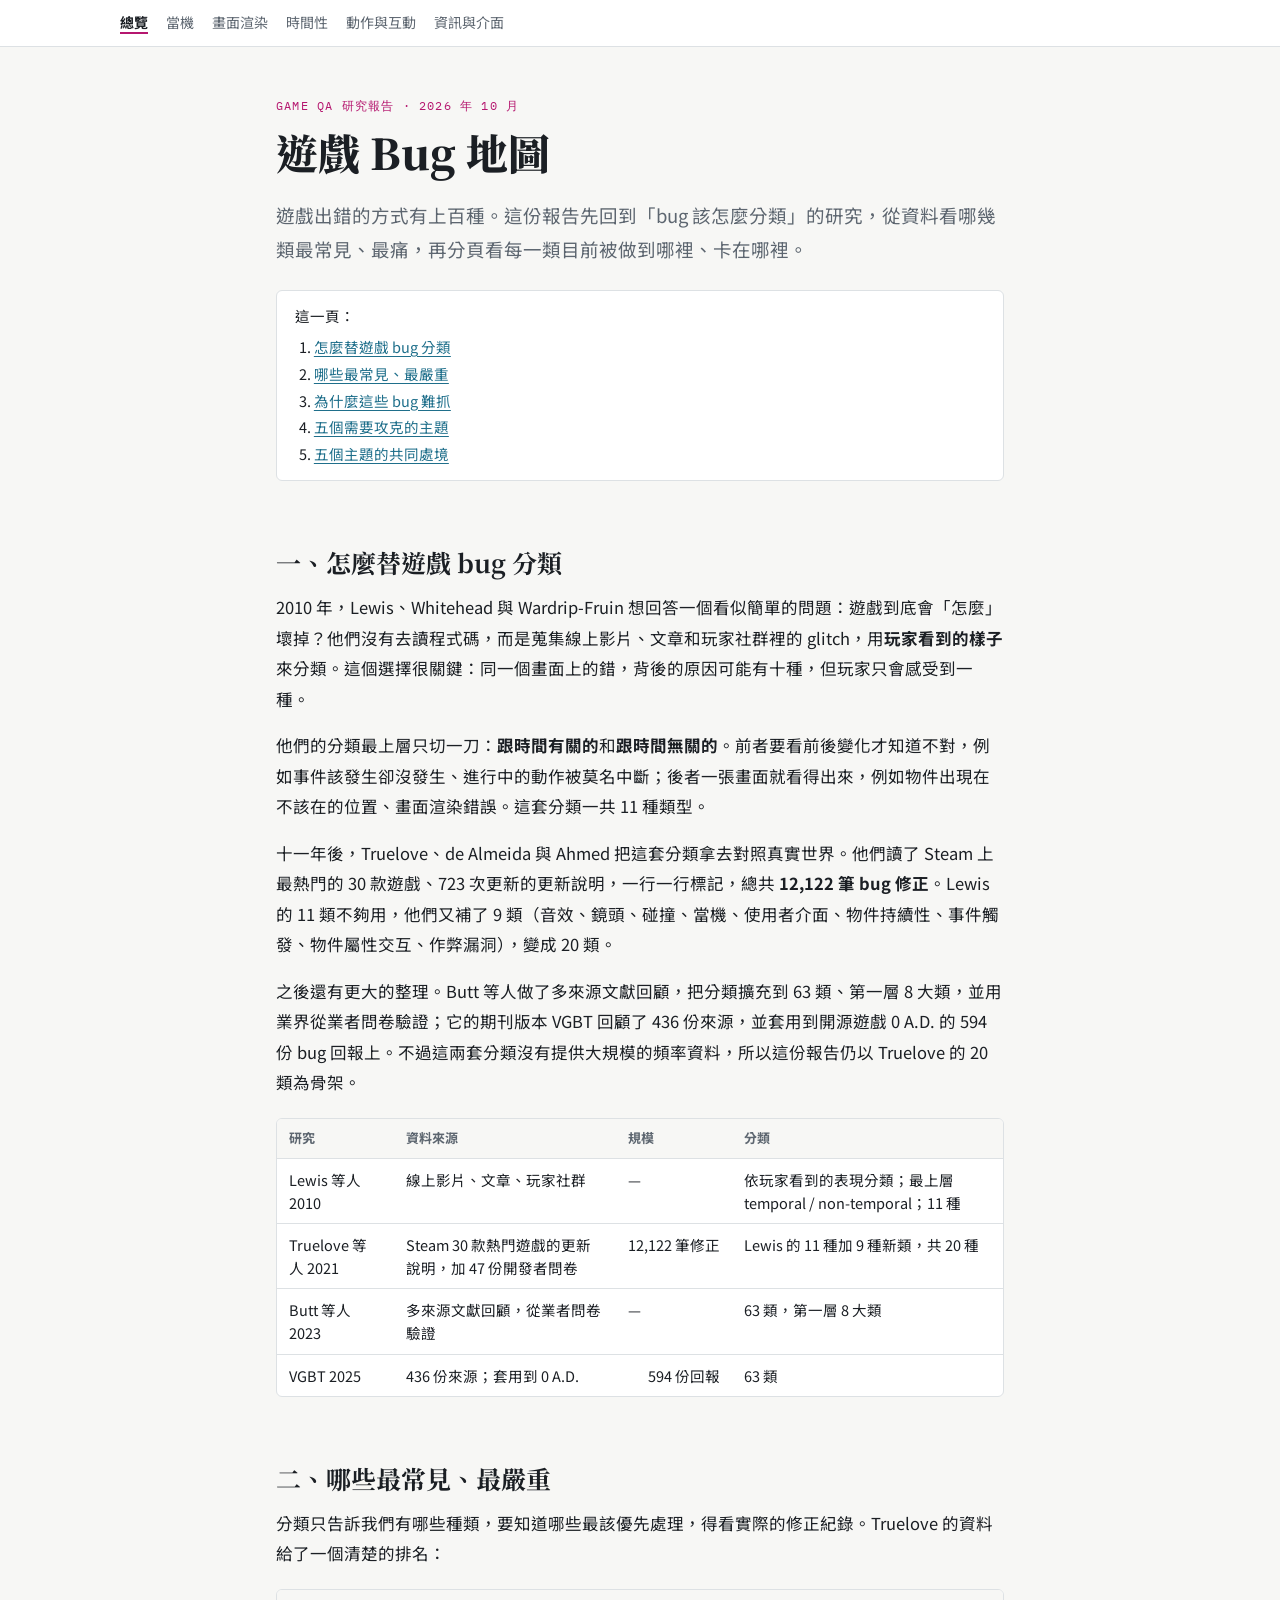
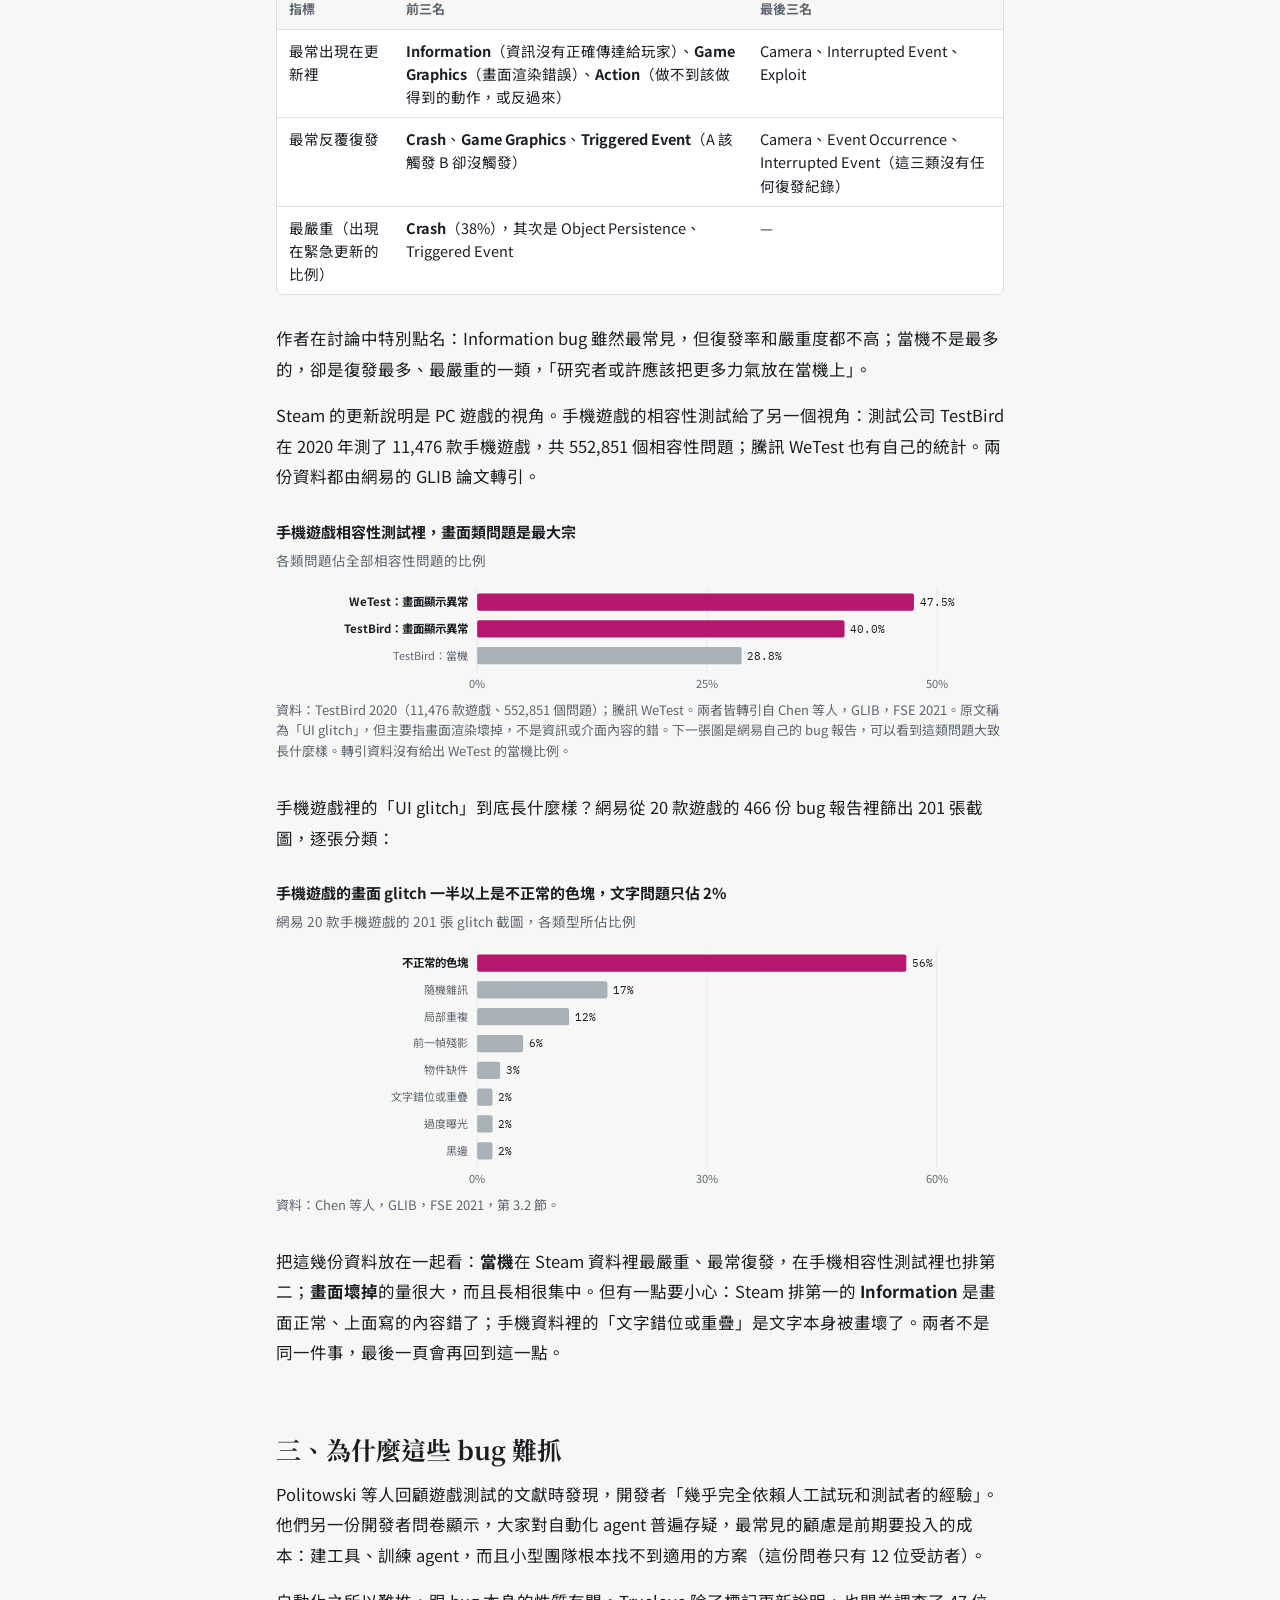
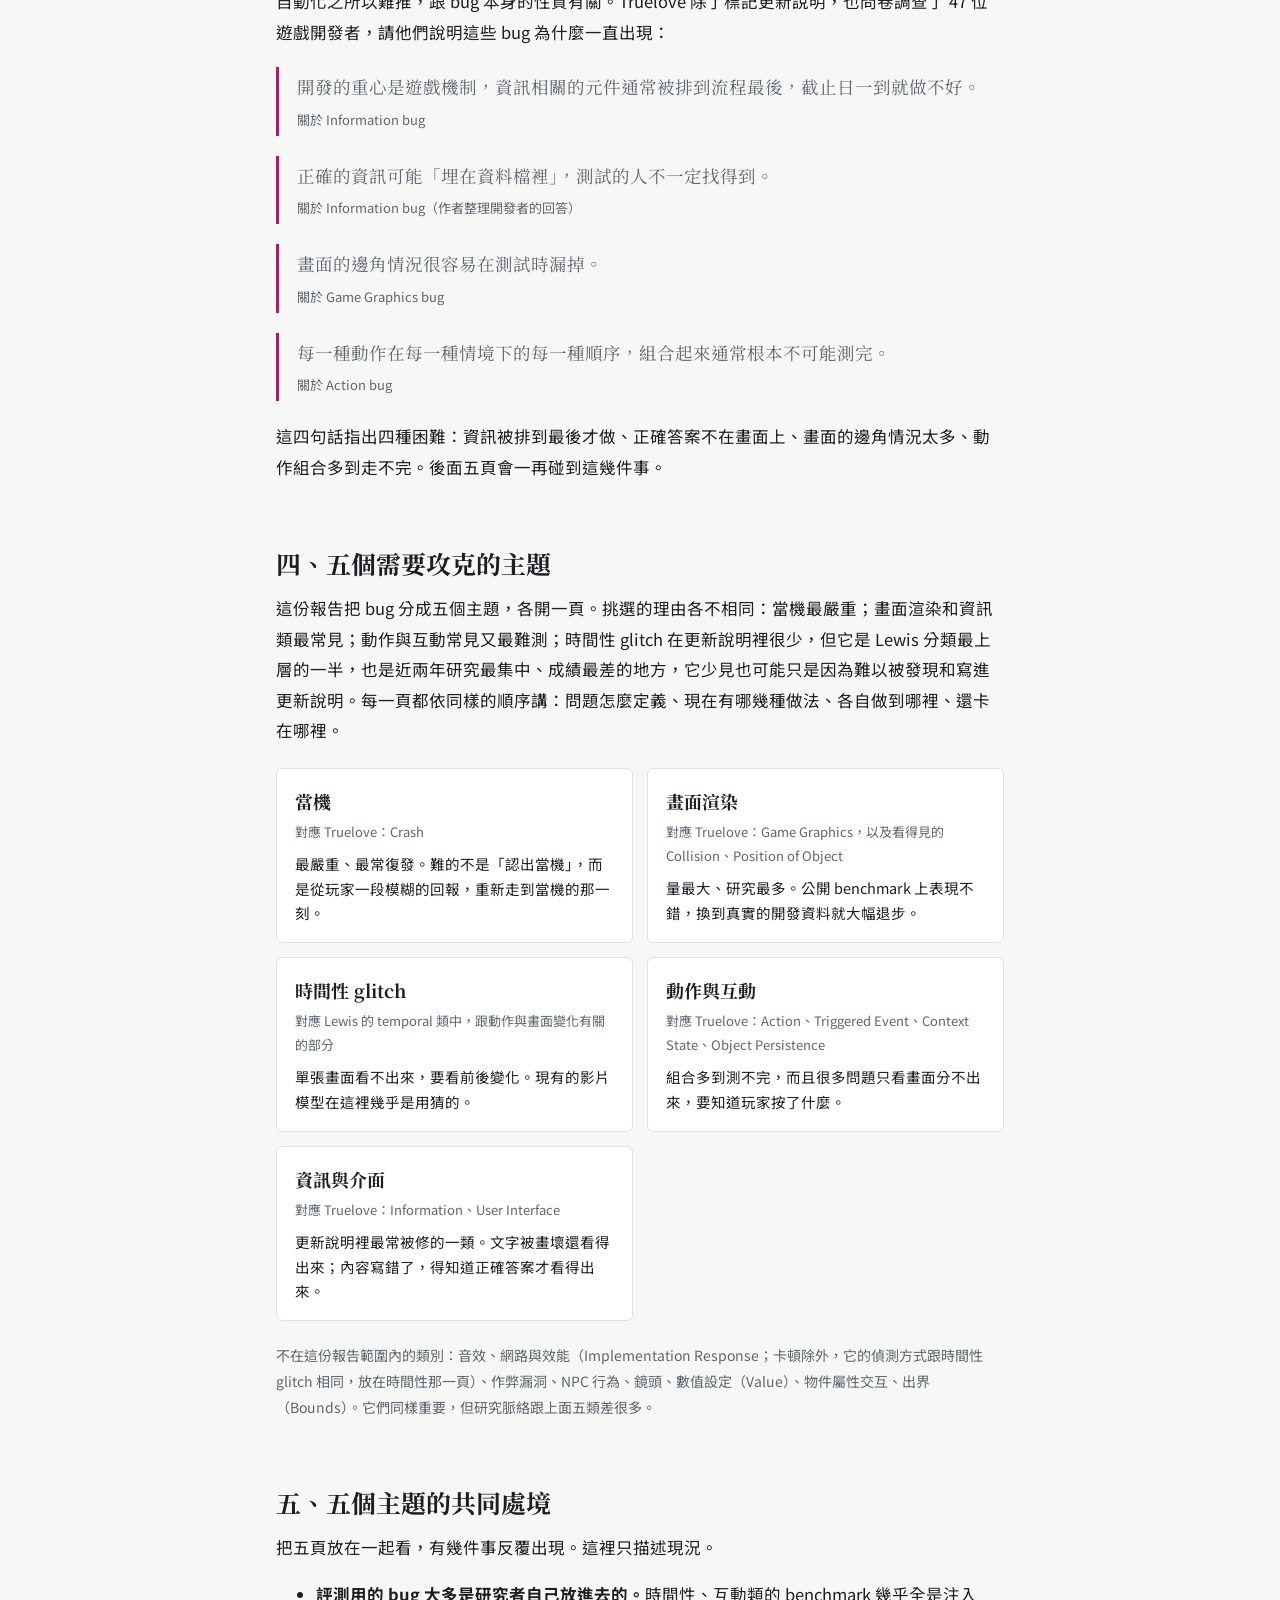
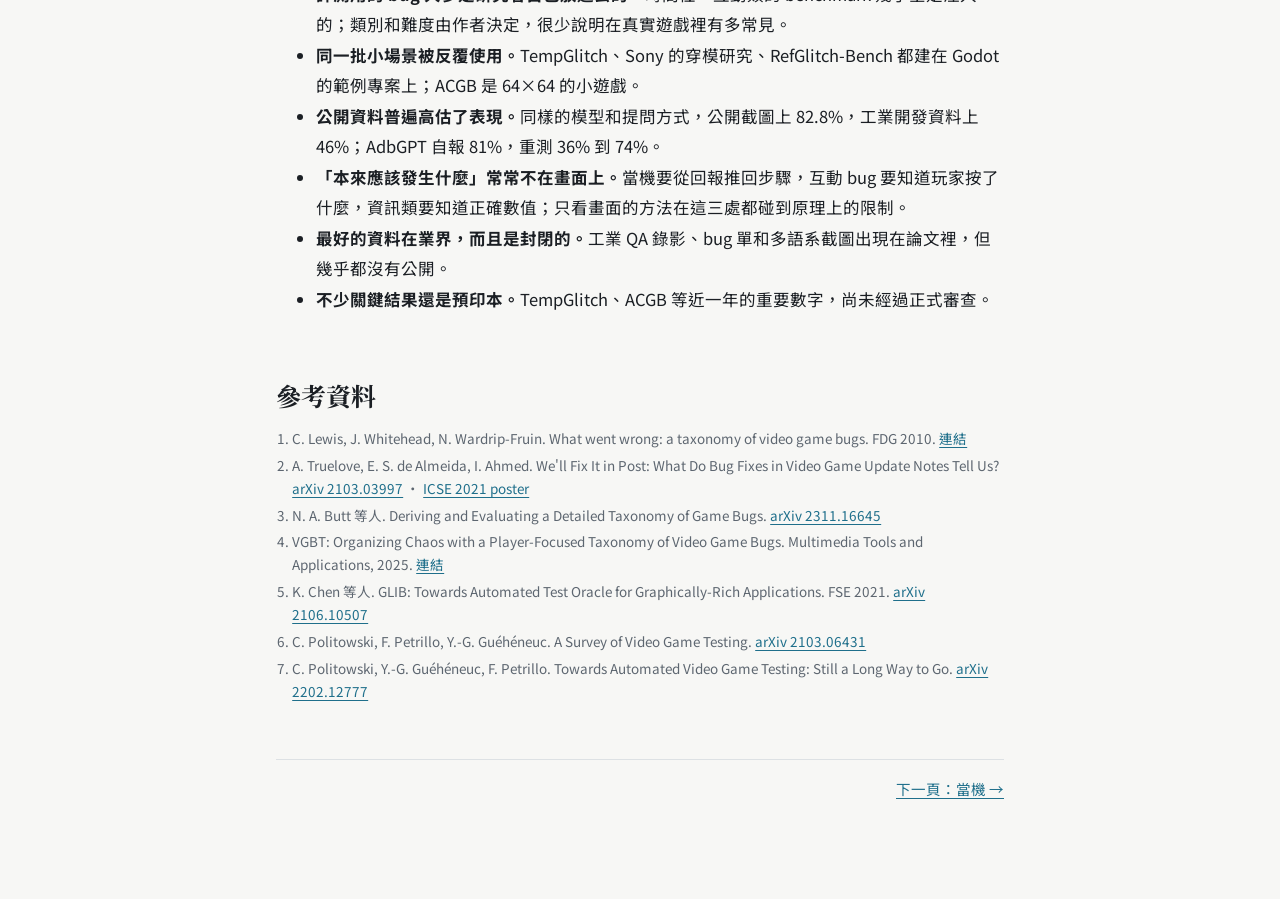
==== index.html @ add83e74 "Game QA bug report pages Co-Authored-By: Claude Opus 5.5 <noreply@anthropic.com>" ====
<!doctype html>
<html lang="zh-Hant">
<head>
<meta charset="utf-8">
<meta name="viewport" content="width=device-width, initial-scale=1, viewport-fit=cover">
<title>遊戲 Bug 地圖</title>
<link rel="preconnect" href="https://fonts.googleapis.com">
<link rel="preconnect" href="https://fonts.gstatic.com" crossorigin>
<link rel="stylesheet" href="https://fonts.googleapis.com/css2?family=Noto+Sans+TC:wght@400;700&family=Noto+Serif+TC:wght@700;900&family=IBM+Plex+Mono:wght@400&display=swap">
<link rel="stylesheet" href="assets/style.css">
<script src="assets/charts.js"></script>
</head>
<body>
<nav class="topnav" aria-label="章節">
  <ul>
    <li><a href="index.html" aria-current="page">總覽</a></li>
    <li><a href="crash.html">當機</a></li>
    <li><a href="graphics.html">畫面渲染</a></li>
    <li><a href="temporal.html">時間性</a></li>
    <li><a href="interaction.html">動作與互動</a></li>
    <li><a href="information.html">資訊與介面</a></li>
  </ul>
</nav>

<main class="page">
  <div class="kicker">Game QA 研究報告 · 2026 年 10 月</div>
  <h1>遊戲 Bug 地圖</h1>
  <p class="lede">遊戲出錯的方式有上百種。這份報告先回到「bug 該怎麼分類」的研究，從資料看哪幾類最常見、最痛，再分頁看每一類目前被做到哪裡、卡在哪裡。</p>

  <div class="toc">
    這一頁：
    <ol>
      <li><a href="#taxonomy">怎麼替遊戲 bug 分類</a></li>
      <li><a href="#frequency">哪些最常見、最嚴重</a></li>
      <li><a href="#why-hard">為什麼這些 bug 難抓</a></li>
      <li><a href="#families">五個需要攻克的主題</a></li>
      <li><a href="#common">五個主題的共同處境</a></li>
    </ol>
  </div>


  <h2 id="taxonomy">一、怎麼替遊戲 bug 分類</h2>

  <p>2010 年，Lewis、Whitehead 與 Wardrip-Fruin 想回答一個看似簡單的問題：遊戲到底會「怎麼」壞掉？他們沒有去讀程式碼，而是蒐集線上影片、文章和玩家社群裡的 glitch，用<strong>玩家看到的樣子</strong>來分類。這個選擇很關鍵：同一個畫面上的錯，背後的原因可能有十種，但玩家只會感受到一種。</p>

  <p>他們的分類最上層只切一刀：<strong>跟時間有關的</strong>和<strong>跟時間無關的</strong>。前者要看前後變化才知道不對，例如事件該發生卻沒發生、進行中的動作被莫名中斷；後者一張畫面就看得出來，例如物件出現在不該在的位置、畫面渲染錯誤。這套分類一共 11 種類型。</p>

  <p>十一年後，Truelove、de Almeida 與 Ahmed 把這套分類拿去對照真實世界。他們讀了 Steam 上最熱門的 30 款遊戲、723 次更新的更新說明，一行一行標記，總共 <strong>12,122 筆 bug 修正</strong>。Lewis 的 11 類不夠用，他們又補了 9 類（音效、鏡頭、碰撞、當機、使用者介面、物件持續性、事件觸發、物件屬性交互、作弊漏洞），變成 20 類。</p>

  <p>之後還有更大的整理。Butt 等人做了多來源文獻回顧，把分類擴充到 63 類、第一層 8 大類，並用業界從業者問卷驗證；它的期刊版本 VGBT 回顧了 436 份來源，並套用到開源遊戲 0 A.D. 的 594 份 bug 回報上。不過這兩套分類沒有提供大規模的頻率資料，所以這份報告仍以 Truelove 的 20 類為骨架。</p>

  <div class="tablebox">
  <table>
    <thead><tr><th>研究</th><th>資料來源</th><th>規模</th><th>分類</th></tr></thead>
    <tbody>
      <tr><td>Lewis 等人 2010</td><td>線上影片、文章、玩家社群</td><td>—</td><td>依玩家看到的表現分類；最上層 temporal / non-temporal；11 種</td></tr>
      <tr><td>Truelove 等人 2021</td><td>Steam 30 款熱門遊戲的更新說明，加 47 份開發者問卷</td><td class="num">12,122 筆修正</td><td>Lewis 的 11 種加 9 種新類，共 20 種</td></tr>
      <tr><td>Butt 等人 2023</td><td>多來源文獻回顧，從業者問卷驗證</td><td>—</td><td>63 類，第一層 8 大類</td></tr>
      <tr><td>VGBT 2025</td><td>436 份來源；套用到 0 A.D.</td><td class="num">594 份回報</td><td>63 類</td></tr>
    </tbody>
  </table>
  </div>

  <h2 id="frequency">二、哪些最常見、最嚴重</h2>

  <p>分類只告訴我們有哪些種類，要知道哪些最該優先處理，得看實際的修正紀錄。Truelove 的資料給了一個清楚的排名：</p>

  <div class="tablebox">
  <table>
    <thead><tr><th>指標</th><th>前三名</th><th>最後三名</th></tr></thead>
    <tbody>
      <tr><td>最常出現在更新裡</td><td><strong>Information</strong>（資訊沒有正確傳達給玩家）、<strong>Game Graphics</strong>（畫面渲染錯誤）、<strong>Action</strong>（做不到該做得到的動作，或反過來）</td><td>Camera、Interrupted Event、Exploit</td></tr>
      <tr><td>最常反覆復發</td><td><strong>Crash</strong>、<strong>Game Graphics</strong>、<strong>Triggered Event</strong>（A 該觸發 B 卻沒觸發）</td><td>Camera、Event Occurrence、Interrupted Event（這三類沒有任何復發紀錄）</td></tr>
      <tr><td>最嚴重（出現在緊急更新的比例）</td><td><strong>Crash</strong>（38%），其次是 Object Persistence、Triggered Event</td><td>—</td></tr>
    </tbody>
  </table>
  </div>

  <p>作者在討論中特別點名：Information bug 雖然最常見，但復發率和嚴重度都不高；當機不是最多的，卻是復發最多、最嚴重的一類，「研究者或許應該把更多力氣放在當機上」。</p>

  <p>Steam 的更新說明是 PC 遊戲的視角。手機遊戲的相容性測試給了另一個視角：測試公司 TestBird 在 2020 年測了 11,476 款手機遊戲，共 552,851 個相容性問題；騰訊 WeTest 也有自己的統計。兩份資料都由網易的 GLIB 論文轉引。</p>

  <figure class="figure">
    <div class="figtitle">手機遊戲相容性測試裡，畫面類問題是最大宗</div>
    <div class="figsub">各類問題佔全部相容性問題的比例</div>
    <div class="chart" id="ch-compat"></div>
    <figcaption>資料：TestBird 2020（11,476 款遊戲、552,851 個問題）；騰訊 WeTest。兩者皆轉引自 Chen 等人，GLIB，FSE 2021。原文稱為「UI glitch」，但主要指畫面渲染壞掉，不是資訊或介面內容的錯。下一張圖是網易自己的 bug 報告，可以看到這類問題大致長什麼樣。轉引資料沒有給出 WeTest 的當機比例。</figcaption>
  </figure>

  <p>手機遊戲裡的「UI glitch」到底長什麼樣？網易從 20 款遊戲的 466 份 bug 報告裡篩出 201 張截圖，逐張分類：</p>

  <figure class="figure">
    <div class="figtitle">手機遊戲的畫面 glitch 一半以上是不正常的色塊，文字問題只佔 2%</div>
    <div class="figsub">網易 20 款手機遊戲的 201 張 glitch 截圖，各類型所佔比例</div>
    <div class="chart" id="ch-glib"></div>
    <figcaption>資料：Chen 等人，GLIB，FSE 2021，第 3.2 節。</figcaption>
  </figure>

  <p>把這幾份資料放在一起看：<strong>當機</strong>在 Steam 資料裡最嚴重、最常復發，在手機相容性測試裡也排第二；<strong>畫面壞掉</strong>的量很大，而且長相很集中。但有一點要小心：Steam 排第一的 <strong>Information</strong> 是畫面正常、上面寫的內容錯了；手機資料裡的「文字錯位或重疊」是文字本身被畫壞了。兩者不是同一件事，最後一頁會再回到這一點。</p>

  <h2 id="why-hard">三、為什麼這些 bug 難抓</h2>

  <p>Politowski 等人回顧遊戲測試的文獻時發現，開發者「幾乎完全依賴人工試玩和測試者的經驗」。他們另一份開發者問卷顯示，大家對自動化 agent 普遍存疑，最常見的顧慮是前期要投入的成本：建工具、訓練 agent，而且小型團隊根本找不到適用的方案（這份問卷只有 12 位受訪者）。</p>

  <p>自動化之所以難推，跟 bug 本身的性質有關。Truelove 除了標記更新說明，也問卷調查了 47 位遊戲開發者，請他們說明這些 bug 為什麼一直出現：</p>

  <blockquote>開發的重心是遊戲機制，資訊相關的元件通常被排到流程最後，截止日一到就做不好。<cite>關於 Information bug</cite></blockquote>
  <blockquote>正確的資訊可能「埋在資料檔裡」，測試的人不一定找得到。<cite>關於 Information bug（作者整理開發者的回答）</cite></blockquote>
  <blockquote>畫面的邊角情況很容易在測試時漏掉。<cite>關於 Game Graphics bug</cite></blockquote>
  <blockquote>每一種動作在每一種情境下的每一種順序，組合起來通常根本不可能測完。<cite>關於 Action bug</cite></blockquote>

  <p>這四句話指出四種困難：資訊被排到最後才做、正確答案不在畫面上、畫面的邊角情況太多、動作組合多到走不完。後面五頁會一再碰到這幾件事。</p>

  <h2 id="families">四、五個需要攻克的主題</h2>

  <p>這份報告把 bug 分成五個主題，各開一頁。挑選的理由各不相同：當機最嚴重；畫面渲染和資訊類最常見；動作與互動常見又最難測；時間性 glitch 在更新說明裡很少，但它是 Lewis 分類最上層的一半，也是近兩年研究最集中、成績最差的地方，它少見也可能只是因為難以被發現和寫進更新說明。每一頁都依同樣的順序講：問題怎麼定義、現在有哪幾種做法、各自做到哪裡、還卡在哪裡。</p>

  <div class="cards">
    <a class="card" href="crash.html">
      <div class="t">當機</div>
      <div class="m">對應 Truelove：Crash</div>
      <div class="d">最嚴重、最常復發。難的不是「認出當機」，而是從玩家一段模糊的回報，重新走到當機的那一刻。</div>
    </a>
    <a class="card" href="graphics.html">
      <div class="t">畫面渲染</div>
      <div class="m">對應 Truelove：Game Graphics，以及看得見的 Collision、Position of Object</div>
      <div class="d">量最大、研究最多。公開 benchmark 上表現不錯，換到真實的開發資料就大幅退步。</div>
    </a>
    <a class="card" href="temporal.html">
      <div class="t">時間性 glitch</div>
      <div class="m">對應 Lewis 的 temporal 類中，跟動作與畫面變化有關的部分</div>
      <div class="d">單張畫面看不出來，要看前後變化。現有的影片模型在這裡幾乎是用猜的。</div>
    </a>
    <a class="card" href="interaction.html">
      <div class="t">動作與互動</div>
      <div class="m">對應 Truelove：Action、Triggered Event、Context State、Object Persistence</div>
      <div class="d">組合多到測不完，而且很多問題只看畫面分不出來，要知道玩家按了什麼。</div>
    </a>
    <a class="card" href="information.html">
      <div class="t">資訊與介面</div>
      <div class="m">對應 Truelove：Information、User Interface</div>
      <div class="d">更新說明裡最常被修的一類。文字被畫壞還看得出來；內容寫錯了，得知道正確答案才看得出來。</div>
    </a>
  </div>

  <p class="small">不在這份報告範圍內的類別：音效、網路與效能（Implementation Response；卡頓除外，它的偵測方式跟時間性 glitch 相同，放在時間性那一頁）、作弊漏洞、NPC 行為、鏡頭、數值設定（Value）、物件屬性交互、出界（Bounds）。它們同樣重要，但研究脈絡跟上面五類差很多。</p>

  <h2 id="common">五、五個主題的共同處境</h2>
  <p>把五頁放在一起看，有幾件事反覆出現。這裡只描述現況。</p>
  <ul>
    <li><strong>評測用的 bug 大多是研究者自己放進去的。</strong>時間性、互動類的 benchmark 幾乎全是注入的；類別和難度由作者決定，很少說明在真實遊戲裡有多常見。</li>
    <li><strong>同一批小場景被反覆使用。</strong>TempGlitch、Sony 的穿模研究、RefGlitch-Bench 都建在 Godot 的範例專案上；ACGB 是 64×64 的小遊戲。</li>
    <li><strong>公開資料普遍高估了表現。</strong>同樣的模型和提問方式，公開截圖上 82.8%，工業開發資料上 46%；AdbGPT 自報 81%，重測 36% 到 74%。</li>
    <li><strong>「本來應該發生什麼」常常不在畫面上。</strong>當機要從回報推回步驟，互動 bug 要知道玩家按了什麼，資訊類要知道正確數值；只看畫面的方法在這三處都碰到原理上的限制。</li>
    <li><strong>最好的資料在業界，而且是封閉的。</strong>工業 QA 錄影、bug 單和多語系截圖出現在論文裡，但幾乎都沒有公開。</li>
    <li><strong>不少關鍵結果還是預印本。</strong>TempGlitch、ACGB 等近一年的重要數字，尚未經過正式審查。</li>
  </ul>

  <h2>參考資料</h2>
  <ol class="refs">
    <li>C. Lewis, J. Whitehead, N. Wardrip-Fruin. What went wrong: a taxonomy of video game bugs. FDG 2010. <a href="https://www.researchgate.net/publication/228729831_What_Went_Wrong_A_Taxonomy_of_Video_Game_Bugs">連結</a></li>
    <li>A. Truelove, E. S. de Almeida, I. Ahmed. We'll Fix It in Post: What Do Bug Fixes in Video Game Update Notes Tell Us? <a href="https://arxiv.org/abs/2103.03997">arXiv 2103.03997</a> · <a href="http://stairs.ics.uci.edu/papers/ICSE_2021_Poster_CR.pdf">ICSE 2021 poster</a></li>
    <li>N. A. Butt 等人. Deriving and Evaluating a Detailed Taxonomy of Game Bugs. <a href="https://arxiv.org/abs/2311.16645">arXiv 2311.16645</a></li>
    <li>VGBT: Organizing Chaos with a Player-Focused Taxonomy of Video Game Bugs. Multimedia Tools and Applications, 2025. <a href="https://link.springer.com/article/10.1007/s11042-025-21109-1">連結</a></li>
    <li>K. Chen 等人. GLIB: Towards Automated Test Oracle for Graphically-Rich Applications. FSE 2021. <a href="https://arxiv.org/abs/2106.10507">arXiv 2106.10507</a></li>
    <li>C. Politowski, F. Petrillo, Y.-G. Guéhéneuc. A Survey of Video Game Testing. <a href="https://arxiv.org/abs/2103.06431">arXiv 2103.06431</a></li>
    <li>C. Politowski, Y.-G. Guéhéneuc, F. Petrillo. Towards Automated Video Game Testing: Still a Long Way to Go. <a href="https://arxiv.org/abs/2202.12777">arXiv 2202.12777</a></li>
  </ol>

  <div class="pagenav"><span></span><a href="crash.html">下一頁：當機 →</a></div>
</main>

<script>
Charts.hbar('#ch-compat', {
  title: '手機遊戲相容性問題的比例',
  max: 50, unit: '%', ticks: [0, 25, 50], decimals: 1, labelWidth: 200,
  rows: [
    { label: 'WeTest：畫面顯示異常', value: 47.5, hl: true },
    { label: 'TestBird：畫面顯示異常', value: 39.95, hl: true, text: '40.0%' },
    { label: 'TestBird：當機', value: 28.76, text: '28.8%' }
  ]
});
Charts.hbar('#ch-glib', {
  title: '網易 201 張 glitch 截圖的類型分布',
  max: 60, unit: '%', ticks: [0, 30, 60], decimals: 0, labelWidth: 200,
  rows: [
    { label: '不正常的色塊', value: 56, hl: true },
    { label: '隨機雜訊', value: 17 },
    { label: '局部重複', value: 12 },
    { label: '前一幀殘影', value: 6 },
    { label: '物件缺件', value: 3 },
    { label: '文字錯位或重疊', value: 2 },
    { label: '過度曝光', value: 2 },
    { label: '黑邊', value: 2 }
  ]
});
</script>
</body>
</html>
---- assets/style.css ----
/* Game QA 報告 — 共用樣式
   版面：單欄閱讀（約 70 字寬），圖表可略寬；頂部固定導覽列連到各子頁。
   重點色取自「材質遺失」時遊戲畫面上的洋紅色。 */
:root {
  --bg: #f7f7f5;
  --surface: #ffffff;
  --ink: #1b1f24;
  --muted: #5d6670;
  --faint: #8a939c;
  --line: #dde1e4;
  --accent: #b5176f;
  --accent-soft: #f9e3ef;
  --c1: #b5176f;
  --c2: #1f6f8b;
  --c3: #c98a1b;
  --c4: #4f7a3a;
  --c5: #6b5aa6;
  --grey: #a8b0b8;
  --grid: #e7eaec;
  --good: #3c7d4f;
  --bad: #b23a3a;
  --font-body: "Noto Sans TC", "PingFang TC", "Microsoft JhengHei", system-ui, sans-serif;
  --font-head: "Noto Serif TC", "Songti TC", "PMingLiU", serif;
  --font-mono: "IBM Plex Mono", ui-monospace, Menlo, monospace;
}
@media (prefers-color-scheme: dark) {
  :root:not([data-theme="light"]) {
    --bg: #131619; --surface: #1b1f23; --ink: #e7eaed; --muted: #a2abb4; --faint: #7d8790; --line: #2d343b;
    --accent: #f065ad; --accent-soft: #3a1b2d; --c1: #f065ad; --c2: #5fb3cf; --c3: #e3b057; --c4: #8cc274; --c5: #a99be0;
    --grey: #5f6871; --grid: #262c32; --good: #7cc48f; --bad: #ef8a8a;
    color-scheme: dark;
  }
}
:root[data-theme="dark"] {
  --bg: #131619; --surface: #1b1f23; --ink: #e7eaed; --muted: #a2abb4; --faint: #7d8790; --line: #2d343b;
  --accent: #f065ad; --accent-soft: #3a1b2d; --c1: #f065ad; --c2: #5fb3cf; --c3: #e3b057; --c4: #8cc274; --c5: #a99be0;
  --grey: #5f6871; --grid: #262c32; --good: #7cc48f; --bad: #ef8a8a;
  color-scheme: dark;
}
* { box-sizing: border-box; }
html { scroll-behavior: smooth; }
@media (prefers-reduced-motion: reduce) { html { scroll-behavior: auto; } }
body {
  margin: 0; background: var(--bg); color: var(--ink);
  font-family: var(--font-body); font-size: 16.5px; line-height: 1.85;
}
a { color: var(--c2); text-underline-offset: 3px; }
a:focus-visible { outline: 2px solid var(--accent); outline-offset: 2px; }

.topnav {
  position: sticky; top: 0; z-index: 5; background: var(--surface); border-bottom: 1px solid var(--line);
  padding: 10px max(16px, env(safe-area-inset-left, 0px)) 10px max(16px, env(safe-area-inset-right, 0px));
}
.topnav ul { list-style: none; margin: 0 auto; padding: 0; max-width: 1040px; display: flex; flex-wrap: wrap; gap: 6px 18px; font-size: 14px; }
.topnav a { color: var(--muted); text-decoration: none; }
.topnav a:hover { color: var(--accent); }
.topnav a[aria-current="page"] { color: var(--ink); font-weight: 700; border-bottom: 2px solid var(--accent); }

.page { max-width: 760px; margin: 0 auto; padding: 48px max(16px, env(safe-area-inset-right, 0px)) 96px max(16px, env(safe-area-inset-left, 0px)); }
.kicker { font-family: var(--font-mono); font-size: 12px; letter-spacing: .1em; text-transform: uppercase; color: var(--accent); }
h1 { font-family: var(--font-head); font-size: clamp(30px, 5vw, 42px); line-height: 1.3; margin: 8px 0 18px; font-weight: 900; text-wrap: balance; }
h2 { font-family: var(--font-head); font-size: 25px; line-height: 1.4; margin: 64px 0 12px; font-weight: 700; text-wrap: balance; }
h3 { font-size: 18.5px; line-height: 1.5; margin: 36px 0 8px; font-weight: 700; text-wrap: balance; }
p { margin: 0 0 16px; }
.lede { font-size: 18.5px; color: var(--muted); }
.small { font-size: 14px; color: var(--muted); }
blockquote { margin: 20px 0; padding: 4px 0 4px 18px; border-left: 3px solid var(--accent); color: var(--muted); font-family: var(--font-head); font-size: 17.5px; }
blockquote cite { display: block; font-family: var(--font-body); font-style: normal; font-size: 13px; margin-top: 4px; }
.scene { background: var(--surface); border: 1px solid var(--line); border-radius: 6px; padding: 18px 20px; margin: 24px 0; }
.scene p:last-child { margin-bottom: 0; }
.scene .tag { font-family: var(--font-mono); font-size: 11px; letter-spacing: .1em; color: var(--faint); text-transform: uppercase; display: block; margin-bottom: 6px; }

.school { border-top: 1px solid var(--line); padding-top: 8px; margin-top: 40px; }
.school > .label { font-family: var(--font-head); font-weight: 700; font-size: 26px; color: var(--accent); letter-spacing: .06em; }
.school > h3 { font-family: var(--font-head); font-size: 23px; line-height: 1.45; margin-top: 10px; }

.figure { margin: 26px 0 30px; }
.figure .chart { width: 100%; overflow-x: auto; }
.figure svg { display: block; width: 100%; height: auto; min-width: 520px; }
.figure figcaption { font-size: 13px; color: var(--muted); margin-top: 6px; line-height: 1.6; }
.figtitle { font-weight: 700; font-size: 15px; margin-bottom: 2px; }
.figsub { font-size: 13.5px; color: var(--muted); margin-bottom: 8px; }

.tablebox { overflow-x: auto; margin: 20px 0 28px; border: 1px solid var(--line); border-radius: 6px; background: var(--surface); }
table { border-collapse: collapse; width: 100%; font-size: 14.5px; line-height: 1.6; }
th, td { text-align: left; vertical-align: top; padding: 9px 12px; border-bottom: 1px solid var(--line); }
th { font-size: 13px; color: var(--muted); font-weight: 700; white-space: nowrap; background: var(--bg); }
tr:last-child td { border-bottom: 0; }
td.num, th.num { text-align: right; font-variant-numeric: tabular-nums; white-space: nowrap; }

.problems { counter-reset: p; list-style: none; padding: 0; margin: 16px 0; display: grid; gap: 14px; }
.problems li { position: relative; padding-left: 38px; }
.problems li::before { counter-increment: p; content: counter(p); position: absolute; left: 0; top: 2px; width: 26px; height: 26px; border-radius: 50%; background: var(--accent-soft); color: var(--accent); font-family: var(--font-mono); font-size: 13px; display: grid; place-items: center; }

.cards { display: grid; grid-template-columns: repeat(2, minmax(0, 1fr)); gap: 14px; margin: 22px 0; }
@media (max-width: 640px) { .cards { grid-template-columns: minmax(0, 1fr); } }
.card { background: var(--surface); border: 1px solid var(--line); border-radius: 6px; padding: 16px 18px; min-width: 0; text-decoration: none; color: var(--ink); display: block; }
.card:hover { border-color: var(--accent); }
.card .t { font-family: var(--font-head); font-weight: 700; font-size: 18px; }
.card .m { font-size: 13px; color: var(--muted); margin-top: 2px; }
.card .d { font-size: 14.5px; margin-top: 8px; line-height: 1.7; }

.refs { font-size: 13.5px; line-height: 1.7; padding-left: 1.2em; color: var(--muted); }
.refs li { margin-bottom: 4px; }
.pagenav { display: flex; justify-content: space-between; gap: 16px; margin-top: 56px; padding-top: 16px; border-top: 1px solid var(--line); font-size: 14.5px; flex-wrap: wrap; }
.toc { font-size: 14.5px; background: var(--surface); border: 1px solid var(--line); border-radius: 6px; padding: 12px 18px; margin: 24px 0; }
.toc ol { margin: 4px 0 0; padding-left: 1.3em; }

/* chart text */
.ch-text { fill: var(--ink); font-family: var(--font-body); font-size: 12px; }
.ch-muted { fill: var(--muted); font-family: var(--font-body); font-size: 11.5px; }
.ch-val { fill: var(--ink); font-family: var(--font-mono); font-size: 11.5px; }
.ch-grid { stroke: var(--grid); stroke-width: 1; }
.ch-axis { stroke: var(--line); stroke-width: 1; }
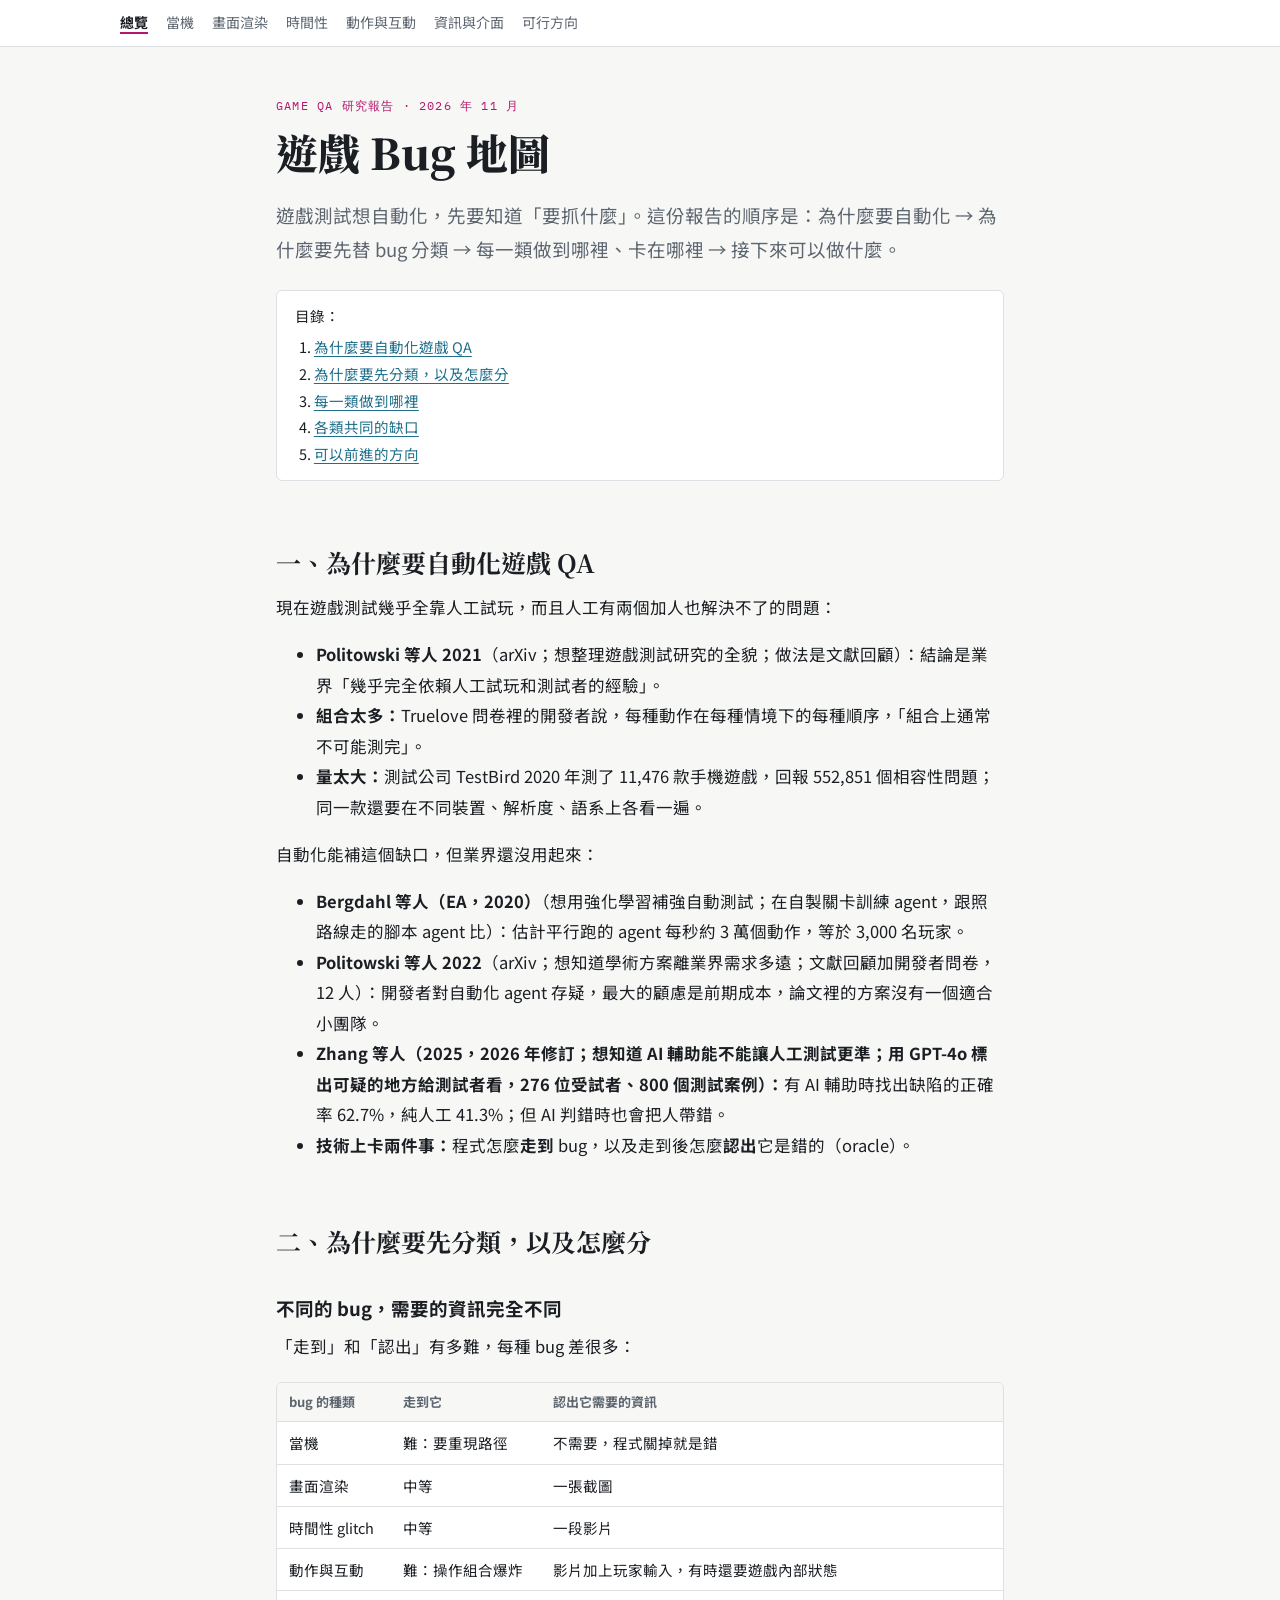
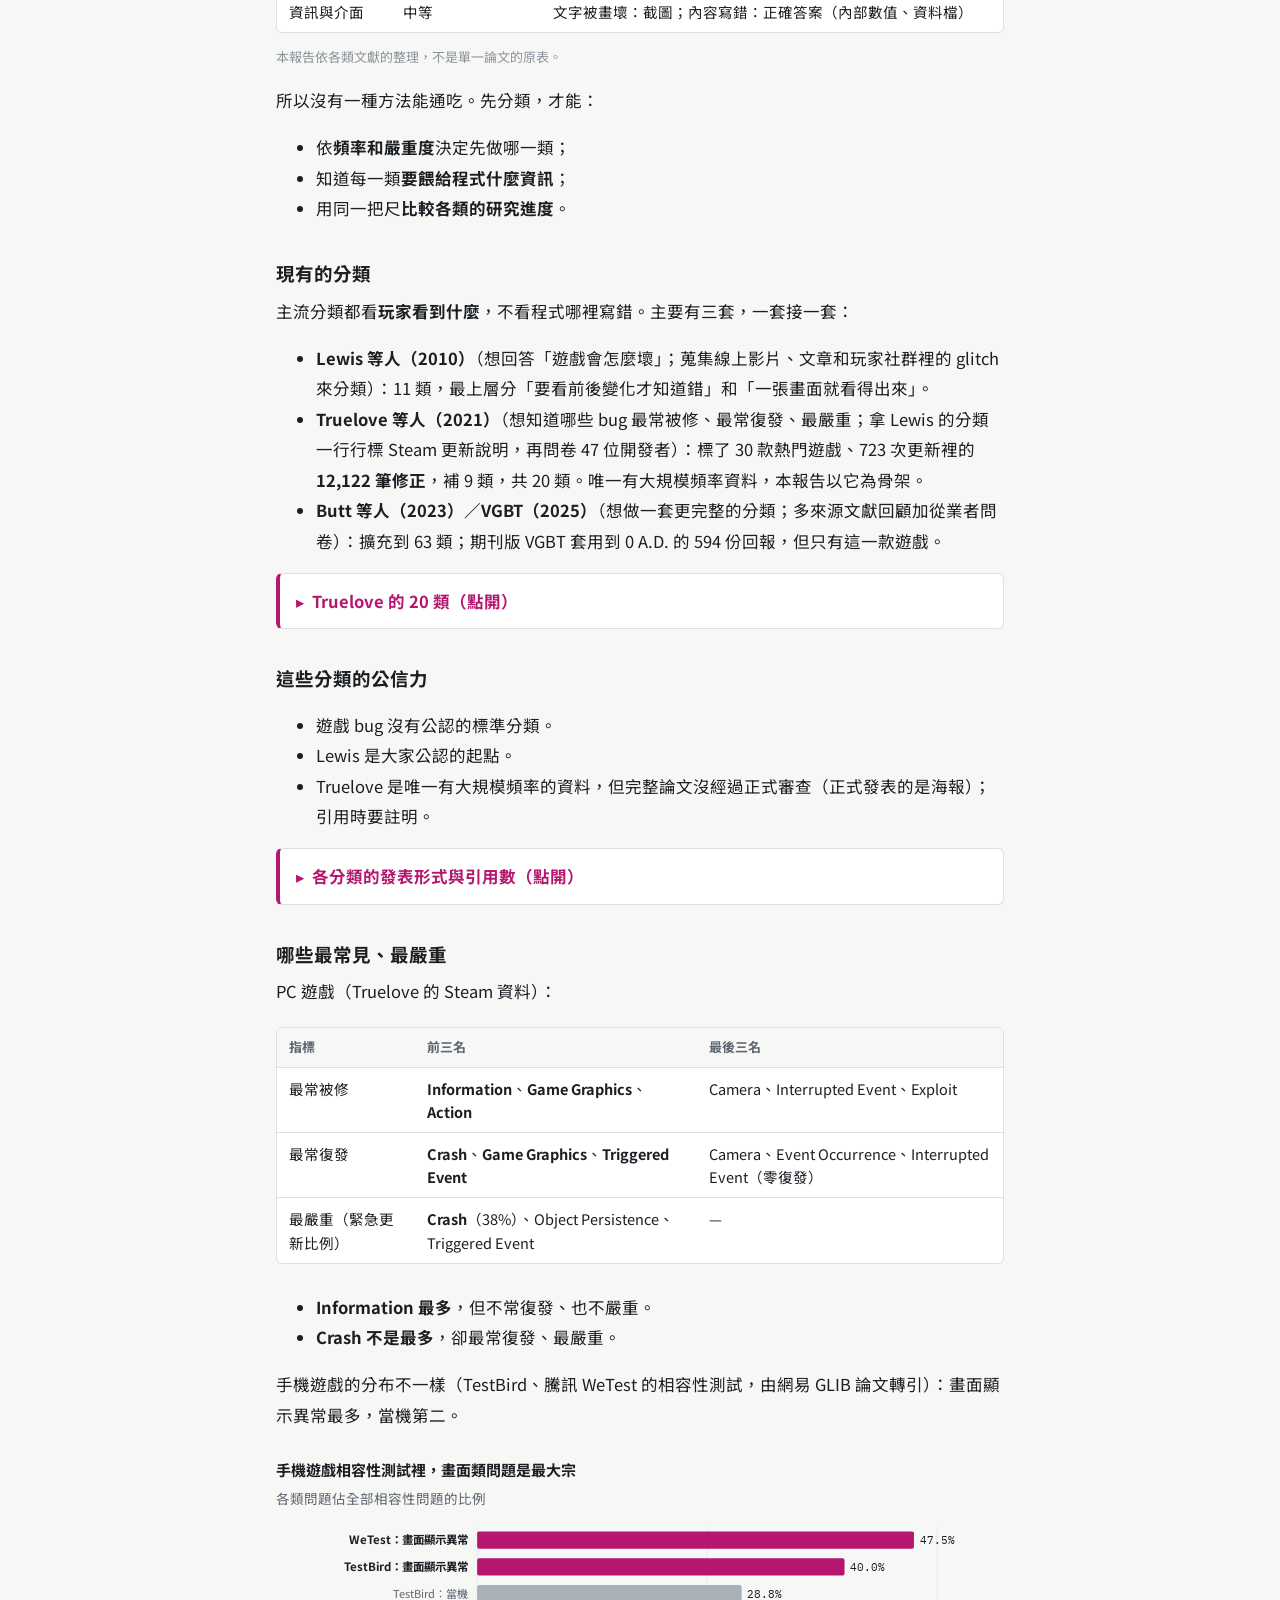
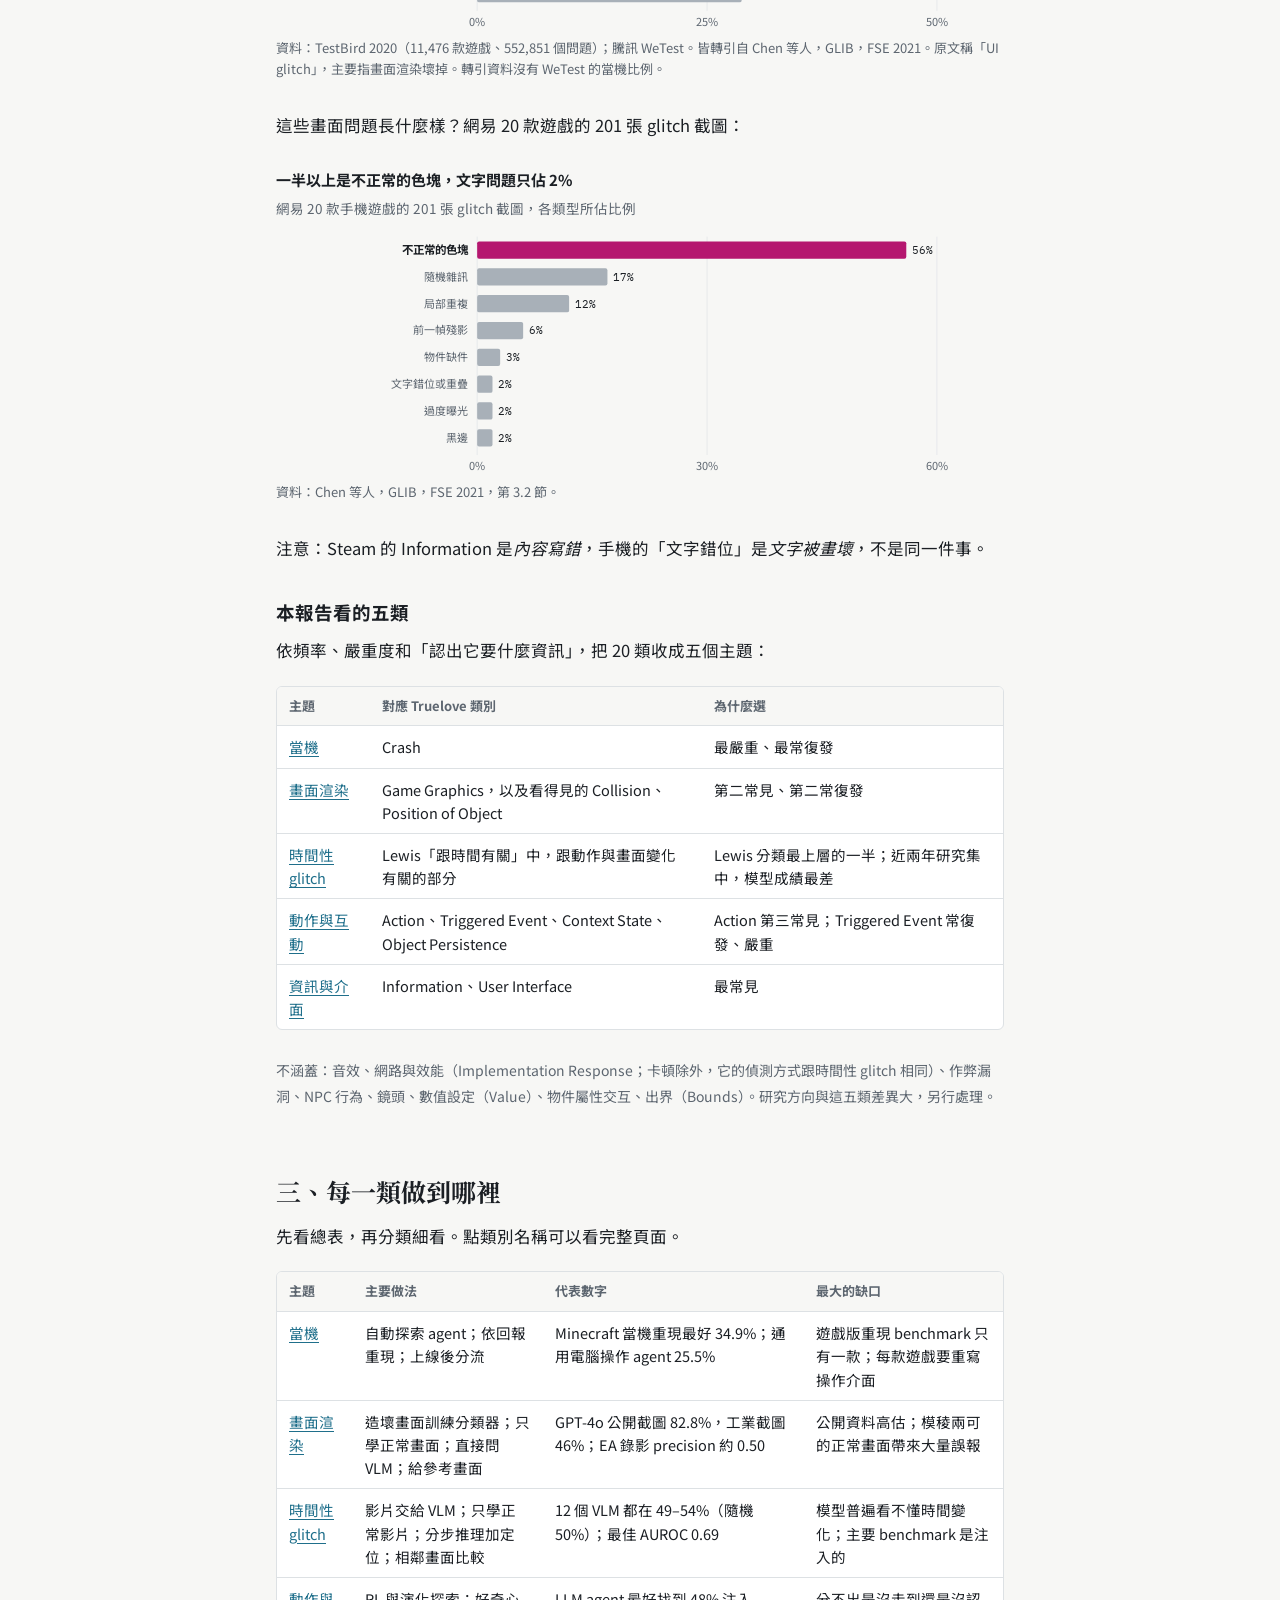
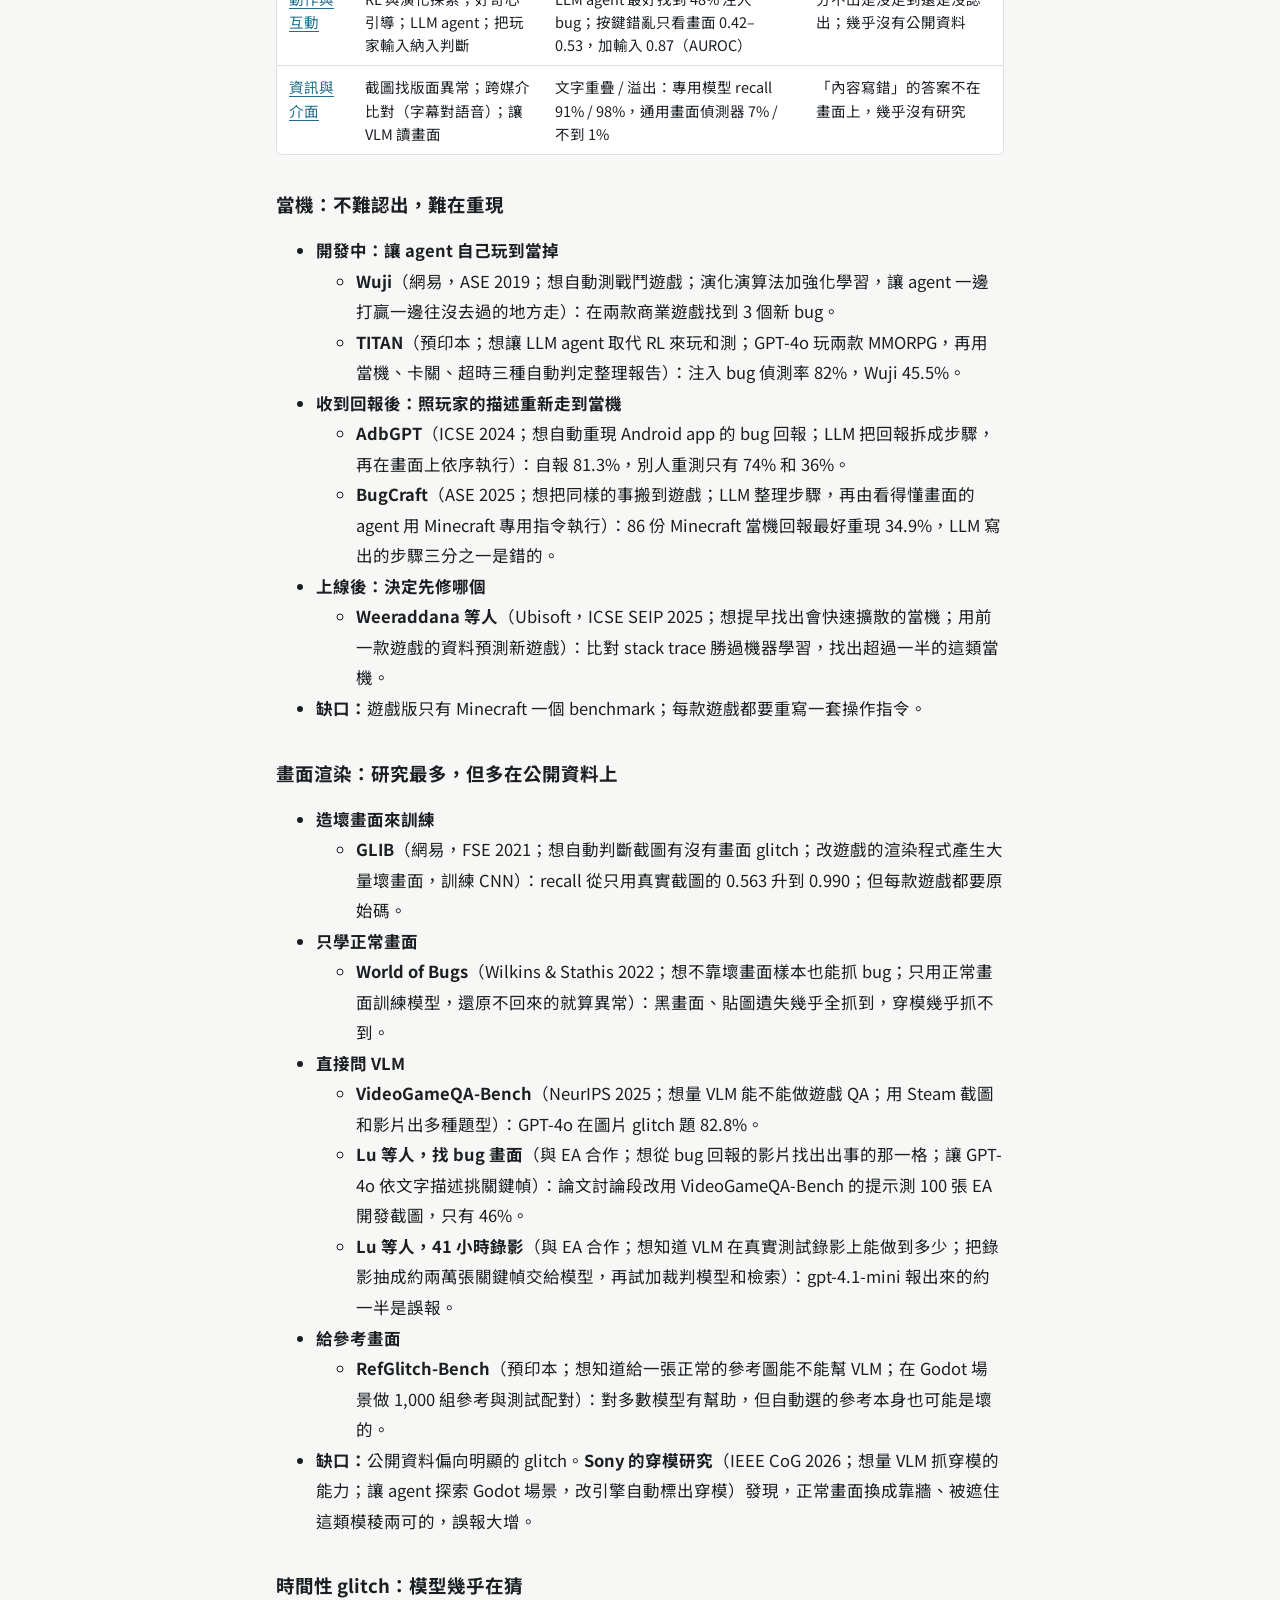
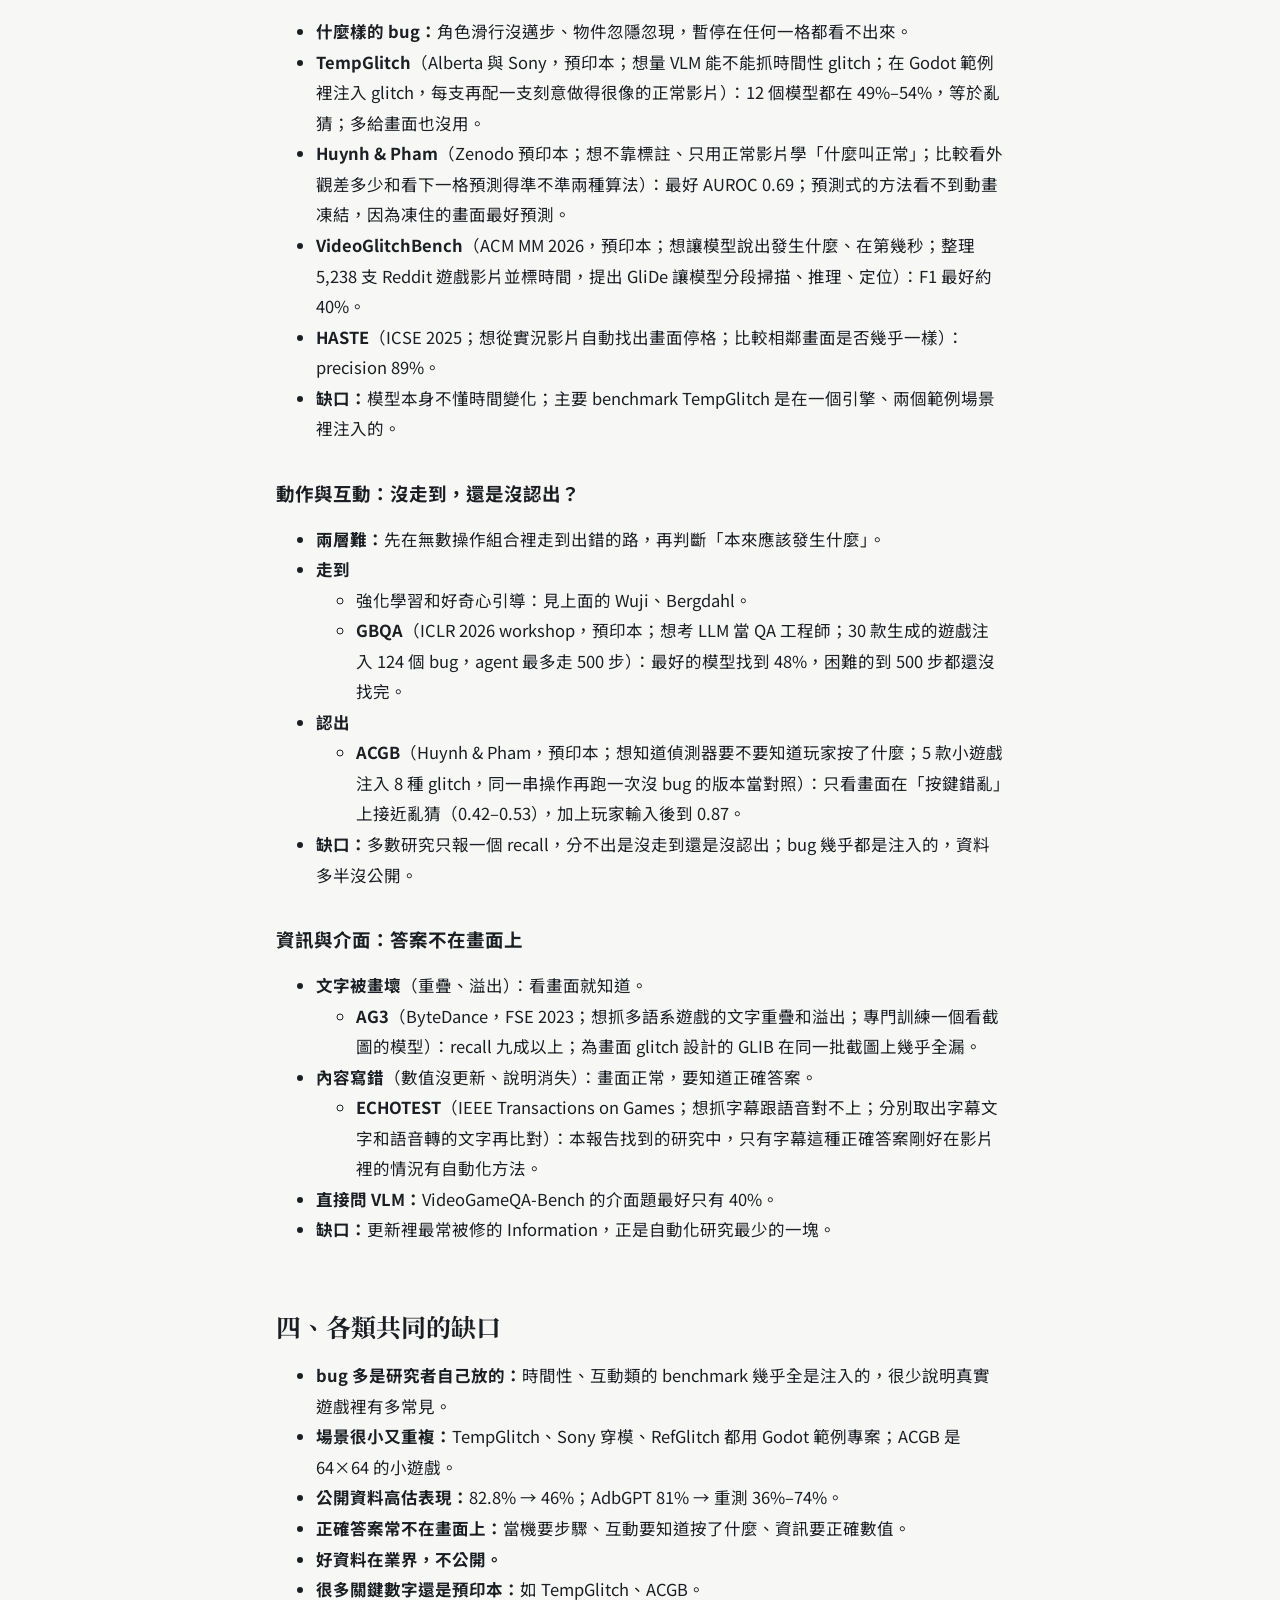
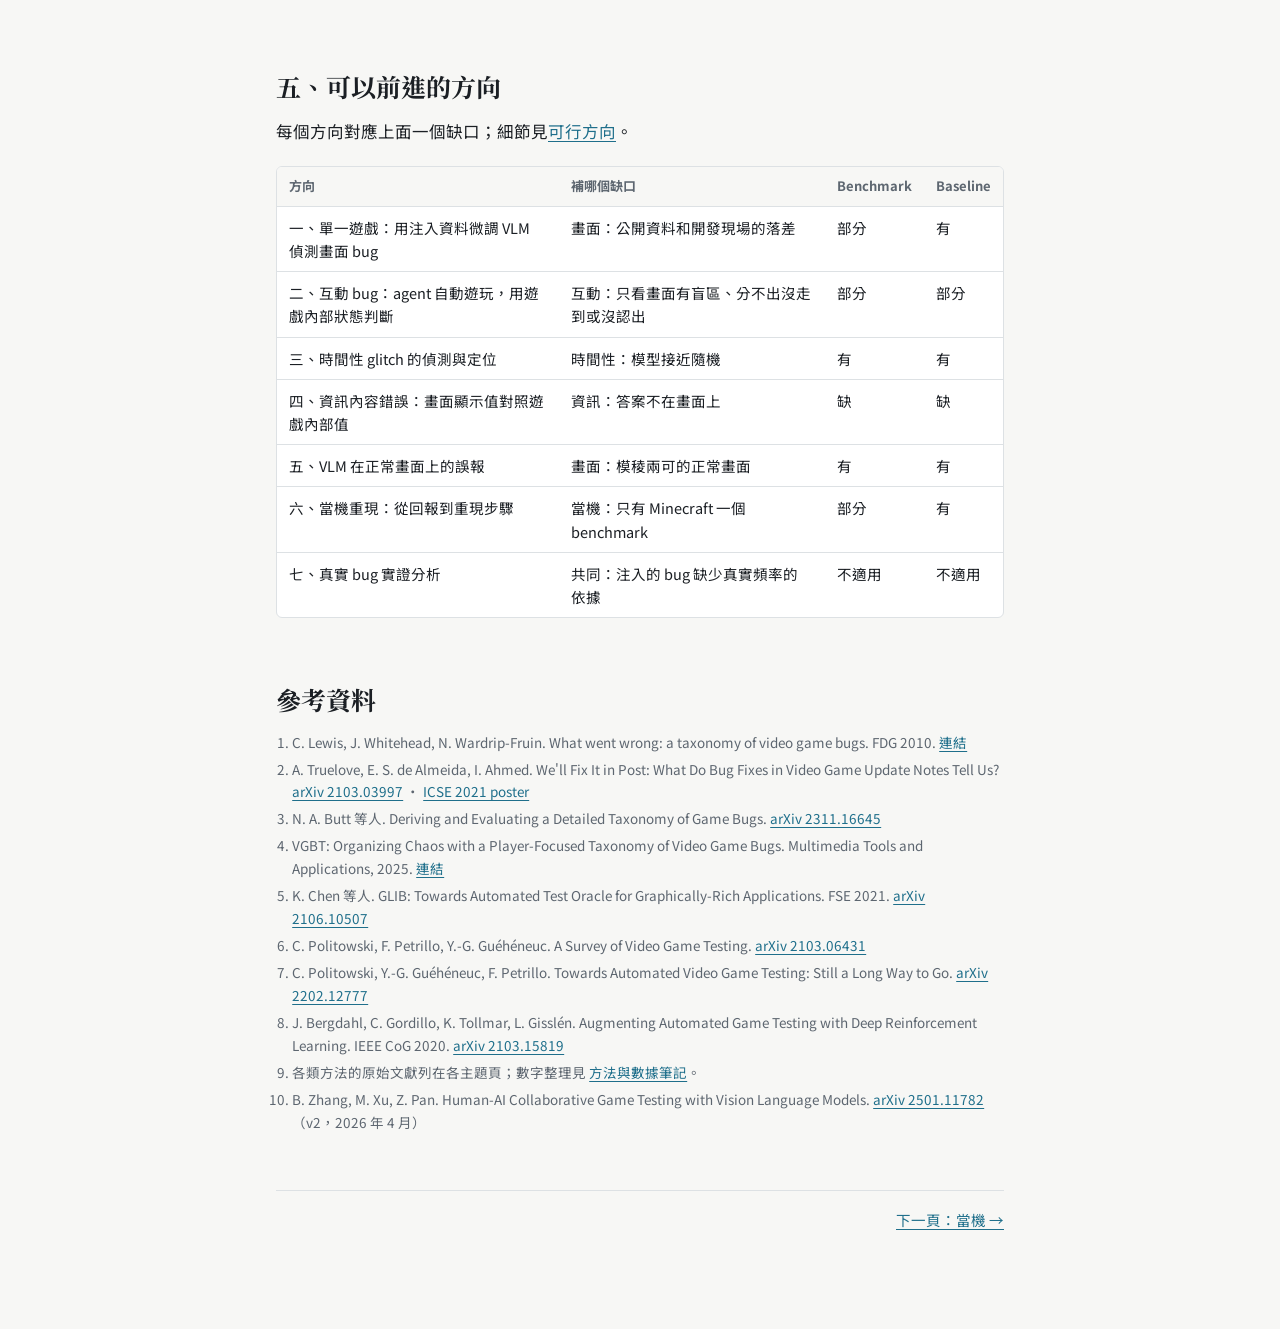
==== commit 7d42dc48: "Restructure report: overview outline, per-page directions, new papers - Overview: automated QA -> wh" ====
--- a/index.html
+++ b/index.html
@@ -7,7 +7,7 @@
 <link rel="preconnect" href="https://fonts.googleapis.com">
 <link rel="preconnect" href="https://fonts.gstatic.com" crossorigin>
 <link rel="stylesheet" href="https://fonts.googleapis.com/css2?family=Noto+Sans+TC:wght@400;700&family=Noto+Serif+TC:wght@700;900&family=IBM+Plex+Mono:wght@400&display=swap">
-<link rel="stylesheet" href="assets/style.css">
+<link rel="stylesheet" href="assets/style.css?v=2">
 <script src="assets/charts.js"></script>
 </head>
 <body>
@@ -19,142 +19,306 @@
     <li><a href="temporal.html">時間性</a></li>
     <li><a href="interaction.html">動作與互動</a></li>
     <li><a href="information.html">資訊與介面</a></li>
+    <li><a href="directions.html">可行方向</a></li>
   </ul>
 </nav>
 
 <main class="page">
-  <div class="kicker">Game QA 研究報告 · 2026 年 10 月</div>
+  <div class="kicker">Game QA 研究報告 · 2026 年 11 月</div>
   <h1>遊戲 Bug 地圖</h1>
-  <p class="lede">遊戲出錯的方式有上百種。這份報告先回到「bug 該怎麼分類」的研究，從資料看哪幾類最常見、最痛，再分頁看每一類目前被做到哪裡、卡在哪裡。</p>
+  <p class="lede">遊戲測試想自動化，先要知道「要抓什麼」。這份報告的順序是：為什麼要自動化 → 為什麼要先替 bug 分類 → 每一類做到哪裡、卡在哪裡 → 接下來可以做什麼。</p>
 
   <div class="toc">
-    這一頁：
+    目錄：
     <ol>
-      <li><a href="#taxonomy">怎麼替遊戲 bug 分類</a></li>
-      <li><a href="#frequency">哪些最常見、最嚴重</a></li>
-      <li><a href="#why-hard">為什麼這些 bug 難抓</a></li>
-      <li><a href="#families">五個需要攻克的主題</a></li>
-      <li><a href="#common">五個主題的共同處境</a></li>
+      <li><a href="#why-auto">為什麼要自動化遊戲 QA</a></li>
+      <li><a href="#taxonomy">為什麼要先分類，以及怎麼分</a></li>
+      <li><a href="#progress">每一類做到哪裡</a></li>
+      <li><a href="#common">各類共同的缺口</a></li>
+      <li><a href="#next">可以前進的方向</a></li>
     </ol>
   </div>
 
-
-  <h2 id="taxonomy">一、怎麼替遊戲 bug 分類</h2>
-
-  <p>2010 年，Lewis、Whitehead 與 Wardrip-Fruin 想回答一個看似簡單的問題：遊戲到底會「怎麼」壞掉？他們沒有去讀程式碼，而是蒐集線上影片、文章和玩家社群裡的 glitch，用<strong>玩家看到的樣子</strong>來分類。這個選擇很關鍵：同一個畫面上的錯，背後的原因可能有十種，但玩家只會感受到一種。</p>
-
-  <p>他們的分類最上層只切一刀：<strong>跟時間有關的</strong>和<strong>跟時間無關的</strong>。前者要看前後變化才知道不對，例如事件該發生卻沒發生、進行中的動作被莫名中斷；後者一張畫面就看得出來，例如物件出現在不該在的位置、畫面渲染錯誤。這套分類一共 11 種類型。</p>
-
-  <p>十一年後，Truelove、de Almeida 與 Ahmed 把這套分類拿去對照真實世界。他們讀了 Steam 上最熱門的 30 款遊戲、723 次更新的更新說明，一行一行標記，總共 <strong>12,122 筆 bug 修正</strong>。Lewis 的 11 類不夠用，他們又補了 9 類（音效、鏡頭、碰撞、當機、使用者介面、物件持續性、事件觸發、物件屬性交互、作弊漏洞），變成 20 類。</p>
-
-  <p>之後還有更大的整理。Butt 等人做了多來源文獻回顧，把分類擴充到 63 類、第一層 8 大類，並用業界從業者問卷驗證；它的期刊版本 VGBT 回顧了 436 份來源，並套用到開源遊戲 0 A.D. 的 594 份 bug 回報上。不過這兩套分類沒有提供大規模的頻率資料，所以這份報告仍以 Truelove 的 20 類為骨架。</p>
-
-  <div class="tablebox">
-  <table>
-    <thead><tr><th>研究</th><th>資料來源</th><th>規模</th><th>分類</th></tr></thead>
-    <tbody>
-      <tr><td>Lewis 等人 2010</td><td>線上影片、文章、玩家社群</td><td>—</td><td>依玩家看到的表現分類；最上層 temporal / non-temporal；11 種</td></tr>
-      <tr><td>Truelove 等人 2021</td><td>Steam 30 款熱門遊戲的更新說明，加 47 份開發者問卷</td><td class="num">12,122 筆修正</td><td>Lewis 的 11 種加 9 種新類，共 20 種</td></tr>
-      <tr><td>Butt 等人 2023</td><td>多來源文獻回顧，從業者問卷驗證</td><td>—</td><td>63 類，第一層 8 大類</td></tr>
-      <tr><td>VGBT 2025</td><td>436 份來源；套用到 0 A.D.</td><td class="num">594 份回報</td><td>63 類</td></tr>
-    </tbody>
-  </table>
-  </div>
-
-  <h2 id="frequency">二、哪些最常見、最嚴重</h2>
-
-  <p>分類只告訴我們有哪些種類，要知道哪些最該優先處理，得看實際的修正紀錄。Truelove 的資料給了一個清楚的排名：</p>
+  <h2 id="why-auto">一、為什麼要自動化遊戲 QA</h2>
+
+  <p>現在遊戲測試幾乎全靠人工試玩，而且人工有兩個加人也解決不了的問題：</p>
+  <ul>
+    <li><strong>Politowski 等人 2021</strong>（arXiv；想整理遊戲測試研究的全貌；做法是文獻回顧）：結論是業界「幾乎完全依賴人工試玩和測試者的經驗」。</li>
+    <li><strong>組合太多：</strong>Truelove 問卷裡的開發者說，每種動作在每種情境下的每種順序，「組合上通常不可能測完」。</li>
+    <li><strong>量太大：</strong>測試公司 TestBird 2020 年測了 11,476 款手機遊戲，回報 552,851 個相容性問題；同一款還要在不同裝置、解析度、語系上各看一遍。</li>
+  </ul>
+  <p>自動化能補這個缺口，但業界還沒用起來：</p>
+  <ul>
+    <li><strong>Bergdahl 等人（EA，2020）</strong>（想用強化學習補強自動測試；在自製關卡訓練 agent，跟照路線走的腳本 agent 比）：估計平行跑的 agent 每秒約 3 萬個動作，等於 3,000 名玩家。</li>
+    <li><strong>Politowski 等人 2022</strong>（arXiv；想知道學術方案離業界需求多遠；文獻回顧加開發者問卷，12 人）：開發者對自動化 agent 存疑，最大的顧慮是前期成本，論文裡的方案沒有一個適合小團隊。</li>
+    <li><strong>Zhang 等人（2025，2026 年修訂；想知道 AI 輔助能不能讓人工測試更準；用 GPT-4o 標出可疑的地方給測試者看，276 位受試者、800 個測試案例）：</strong>有 AI 輔助時找出缺陷的正確率 62.7%，純人工 41.3%；但 AI 判錯時也會把人帶錯。</li>
+    <li><strong>技術上卡兩件事：</strong>程式怎麼<strong>走到</strong> bug，以及走到後怎麼<strong>認出</strong>它是錯的（oracle）。</li>
+  </ul>
+
+  <h2 id="taxonomy">二、為什麼要先分類，以及怎麼分</h2>
+
+  <h3>不同的 bug，需要的資訊完全不同</h3>
+  <p>「走到」和「認出」有多難，每種 bug 差很多：</p>
+
+  <div class="tablebox">
+  <table>
+    <thead><tr><th>bug 的種類</th><th>走到它</th><th>認出它需要的資訊</th></tr></thead>
+    <tbody>
+      <tr><td>當機</td><td>難：要重現路徑</td><td>不需要，程式關掉就是錯</td></tr>
+      <tr><td>畫面渲染</td><td>中等</td><td>一張截圖</td></tr>
+      <tr><td>時間性 glitch</td><td>中等</td><td>一段影片</td></tr>
+      <tr><td>動作與互動</td><td>難：操作組合爆炸</td><td>影片加上玩家輸入，有時還要遊戲內部狀態</td></tr>
+      <tr><td>資訊與介面</td><td>中等</td><td>文字被畫壞：截圖；內容寫錯：正確答案（內部數值、資料檔）</td></tr>
+    </tbody>
+  </table>
+  </div>
+  <p class="note">本報告依各類文獻的整理，不是單一論文的原表。</p>
+
+  <p>所以沒有一種方法能通吃。先分類，才能：</p>
+  <ul>
+    <li>依<strong>頻率和嚴重度</strong>決定先做哪一類；</li>
+    <li>知道每一類<strong>要餵給程式什麼資訊</strong>；</li>
+    <li>用同一把尺<strong>比較各類的研究進度</strong>。</li>
+  </ul>
+
+  <h3>現有的分類</h3>
+  <p>主流分類都看<strong>玩家看到什麼</strong>，不看程式哪裡寫錯。主要有三套，一套接一套：</p>
+  <ul>
+    <li><strong>Lewis 等人（2010）</strong>（想回答「遊戲會怎麼壞」；蒐集線上影片、文章和玩家社群裡的 glitch 來分類）：11 類，最上層分「要看前後變化才知道錯」和「一張畫面就看得出來」。</li>
+    <li><strong>Truelove 等人（2021）</strong>（想知道哪些 bug 最常被修、最常復發、最嚴重；拿 Lewis 的分類一行行標 Steam 更新說明，再問卷 47 位開發者）：標了 30 款熱門遊戲、723 次更新裡的 <strong>12,122 筆修正</strong>，補 9 類，共 20 類。唯一有大規模頻率資料，本報告以它為骨架。</li>
+    <li><strong>Butt 等人（2023）／VGBT（2025）</strong>（想做一套更完整的分類；多來源文獻回顧加從業者問卷）：擴充到 63 類；期刊版 VGBT 套用到 0 A.D. 的 594 份回報，但只有這一款遊戲。</li>
+  </ul>
+  <details class="catlist">
+    <summary>Truelove 的 20 類（點開）</summary>
+    <div class="tablebox">
+    <table>
+      <thead><tr><th>來源</th><th>類別</th><th>意思</th></tr></thead>
+      <tbody>
+        <tr><td rowspan="11">Lewis 原有 11 類</td><td>Action</td><td>做不到該做得到的動作，或反過來</td></tr>
+        <tr><td>Artificial Intelligence</td><td>NPC／AI 行為不如預期</td></tr>
+        <tr><td>Bounds</td><td>物件跑到不該去的地方（地圖外、進不去的區域）</td></tr>
+        <tr><td>Context State</td><td>物件沒有正確進入或離開某個狀態</td></tr>
+        <tr><td>Event Occurrence</td><td>事件發生的頻率或順序不對</td></tr>
+        <tr><td>Game Graphics</td><td>某個畫面元素渲染錯誤</td></tr>
+        <tr><td>Implementation Response</td><td>跟硬體或底層軟體互動出錯，影響效能</td></tr>
+        <tr><td>Information</td><td>遊戲世界的資訊沒有正確傳達給玩家</td></tr>
+        <tr><td>Interrupted Event</td><td>進行中的動作被意外中斷，或該中斷卻沒中斷</td></tr>
+        <tr><td>Position of Object</td><td>物件的位置或朝向不對</td></tr>
+        <tr><td>Value</td><td>遊戲內的變數值設錯</td></tr>
+        <tr><td rowspan="9">Truelove 新增 9 類</td><td>Audio</td><td>音效沒有正確播放</td></tr>
+        <tr><td>Camera</td><td>玩家觀看遊戲世界的鏡頭有問題</td></tr>
+        <tr><td>Collision of Objects</td><td>物件碰撞或接觸時行為不對</td></tr>
+        <tr><td>Crash</td><td>遊戲當機或被迫關閉</td></tr>
+        <tr><td>Exploit</td><td>玩家能用非預期方式不公平地獲利</td></tr>
+        <tr><td>Interaction Between Object Properties</td><td>兩個以上物件屬性交互時出錯</td></tr>
+        <tr><td>Object Persistence</td><td>物件沒有正確出現或消失</td></tr>
+        <tr><td>Triggered Event</td><td>A 該觸發 B 卻沒觸發，或觸發錯</td></tr>
+        <tr><td>User Interface</td><td>UI 元件的外觀、位置或行為錯誤</td></tr>
+      </tbody>
+    </table>
+    </div>
+    <p class="note">資料：Truelove 等人，arXiv 2103.03997，Table II。</p>
+  </details>
+
+  <h3>這些分類的公信力</h3>
+  <ul>
+    <li>遊戲 bug 沒有公認的標準分類。</li>
+    <li>Lewis 是大家公認的起點。</li>
+    <li>Truelove 是唯一有大規模頻率的資料，但完整論文沒經過正式審查（正式發表的是海報）；引用時要註明。</li>
+  </ul>
+  <details class="catlist">
+    <summary>各分類的發表形式與引用數（點開）</summary>
+  <div class="tablebox">
+  <table>
+    <thead><tr><th>分類</th><th>發表形式</th><th class="num">引用數</th><th>被沿用的情況</th><th>要注意的地方</th></tr></thead>
+    <tbody>
+      <tr><td>Lewis 2010</td><td>FDG 會議論文（同行審查）</td><td class="num">109</td><td>Truelove 與 Butt 都以它為起點</td><td>沒有頻率資料；類別數依計法不同，Truelove 算 11 類，Butt 連子類算 20 類</td></tr>
+      <tr><td>Truelove 2021</td><td>ICSE 2021 Companion 海報；完整版只在 arXiv</td><td class="num">44</td><td>唯一有大規模頻率資料的分類；本報告以它排優先順序</td><td>完整論文沒有經過正式審查；兩位作者共同標註，沒有報告一致性係數；只看 Steam 熱門遊戲</td></tr>
+      <tr><td>Butt 2023</td><td>arXiv 預印本</td><td class="num">9</td><td>VGBT 的前身</td><td>未經審查</td></tr>
+      <tr><td>VGBT 2025</td><td>Multimedia Tools and Applications 期刊</td><td class="num">1</td><td>剛發表，還沒有被沿用</td><td>標註資料公開（Zenodo），但只套用到 0 A.D. 一款遊戲</td></tr>
+    </tbody>
+  </table>
+  </div>
+  <p class="note" style="margin-top:0">引用數：OpenAlex，2026 年 11 月。對照：GLIB 47 次、Politowski 的遊戲測試回顧 136 次。</p>
+  </details>
+
+  <h3>哪些最常見、最嚴重</h3>
+  <p>PC 遊戲（Truelove 的 Steam 資料）：</p>
 
   <div class="tablebox">
   <table>
     <thead><tr><th>指標</th><th>前三名</th><th>最後三名</th></tr></thead>
     <tbody>
-      <tr><td>最常出現在更新裡</td><td><strong>Information</strong>（資訊沒有正確傳達給玩家）、<strong>Game Graphics</strong>（畫面渲染錯誤）、<strong>Action</strong>（做不到該做得到的動作，或反過來）</td><td>Camera、Interrupted Event、Exploit</td></tr>
-      <tr><td>最常反覆復發</td><td><strong>Crash</strong>、<strong>Game Graphics</strong>、<strong>Triggered Event</strong>（A 該觸發 B 卻沒觸發）</td><td>Camera、Event Occurrence、Interrupted Event（這三類沒有任何復發紀錄）</td></tr>
-      <tr><td>最嚴重（出現在緊急更新的比例）</td><td><strong>Crash</strong>（38%），其次是 Object Persistence、Triggered Event</td><td>—</td></tr>
-    </tbody>
-  </table>
-  </div>
-
-  <p>作者在討論中特別點名：Information bug 雖然最常見，但復發率和嚴重度都不高；當機不是最多的，卻是復發最多、最嚴重的一類，「研究者或許應該把更多力氣放在當機上」。</p>
-
-  <p>Steam 的更新說明是 PC 遊戲的視角。手機遊戲的相容性測試給了另一個視角：測試公司 TestBird 在 2020 年測了 11,476 款手機遊戲，共 552,851 個相容性問題；騰訊 WeTest 也有自己的統計。兩份資料都由網易的 GLIB 論文轉引。</p>
+      <tr><td>最常被修</td><td><strong>Information</strong>、<strong>Game Graphics</strong>、<strong>Action</strong></td><td>Camera、Interrupted Event、Exploit</td></tr>
+      <tr><td>最常復發</td><td><strong>Crash</strong>、<strong>Game Graphics</strong>、<strong>Triggered Event</strong></td><td>Camera、Event Occurrence、Interrupted Event（零復發）</td></tr>
+      <tr><td>最嚴重（緊急更新比例）</td><td><strong>Crash</strong>（38%）、Object Persistence、Triggered Event</td><td>—</td></tr>
+    </tbody>
+  </table>
+  </div>
+
+  <ul>
+    <li><strong>Information 最多</strong>，但不常復發、也不嚴重。</li>
+    <li><strong>Crash 不是最多</strong>，卻最常復發、最嚴重。</li>
+  </ul>
+  <p>手機遊戲的分布不一樣（TestBird、騰訊 WeTest 的相容性測試，由網易 GLIB 論文轉引）：畫面顯示異常最多，當機第二。</p>
 
   <figure class="figure">
     <div class="figtitle">手機遊戲相容性測試裡，畫面類問題是最大宗</div>
     <div class="figsub">各類問題佔全部相容性問題的比例</div>
     <div class="chart" id="ch-compat"></div>
-    <figcaption>資料：TestBird 2020（11,476 款遊戲、552,851 個問題）；騰訊 WeTest。兩者皆轉引自 Chen 等人，GLIB，FSE 2021。原文稱為「UI glitch」，但主要指畫面渲染壞掉，不是資訊或介面內容的錯。下一張圖是網易自己的 bug 報告，可以看到這類問題大致長什麼樣。轉引資料沒有給出 WeTest 的當機比例。</figcaption>
+    <figcaption>資料：TestBird 2020（11,476 款遊戲、552,851 個問題）；騰訊 WeTest。皆轉引自 Chen 等人，GLIB，FSE 2021。原文稱「UI glitch」，主要指畫面渲染壞掉。轉引資料沒有 WeTest 的當機比例。</figcaption>
   </figure>
 
-  <p>手機遊戲裡的「UI glitch」到底長什麼樣？網易從 20 款遊戲的 466 份 bug 報告裡篩出 201 張截圖，逐張分類：</p>
+  <p>這些畫面問題長什麼樣？網易 20 款遊戲的 201 張 glitch 截圖：</p>
 
   <figure class="figure">
-    <div class="figtitle">手機遊戲的畫面 glitch 一半以上是不正常的色塊，文字問題只佔 2%</div>
+    <div class="figtitle">一半以上是不正常的色塊，文字問題只佔 2%</div>
     <div class="figsub">網易 20 款手機遊戲的 201 張 glitch 截圖，各類型所佔比例</div>
     <div class="chart" id="ch-glib"></div>
     <figcaption>資料：Chen 等人，GLIB，FSE 2021，第 3.2 節。</figcaption>
   </figure>
 
-  <p>把這幾份資料放在一起看：<strong>當機</strong>在 Steam 資料裡最嚴重、最常復發，在手機相容性測試裡也排第二；<strong>畫面壞掉</strong>的量很大，而且長相很集中。但有一點要小心：Steam 排第一的 <strong>Information</strong> 是畫面正常、上面寫的內容錯了；手機資料裡的「文字錯位或重疊」是文字本身被畫壞了。兩者不是同一件事，最後一頁會再回到這一點。</p>
-
-  <h2 id="why-hard">三、為什麼這些 bug 難抓</h2>
-
-  <p>Politowski 等人回顧遊戲測試的文獻時發現，開發者「幾乎完全依賴人工試玩和測試者的經驗」。他們另一份開發者問卷顯示，大家對自動化 agent 普遍存疑，最常見的顧慮是前期要投入的成本：建工具、訓練 agent，而且小型團隊根本找不到適用的方案（這份問卷只有 12 位受訪者）。</p>
-
-  <p>自動化之所以難推，跟 bug 本身的性質有關。Truelove 除了標記更新說明，也問卷調查了 47 位遊戲開發者，請他們說明這些 bug 為什麼一直出現：</p>
-
-  <blockquote>開發的重心是遊戲機制，資訊相關的元件通常被排到流程最後，截止日一到就做不好。<cite>關於 Information bug</cite></blockquote>
-  <blockquote>正確的資訊可能「埋在資料檔裡」，測試的人不一定找得到。<cite>關於 Information bug（作者整理開發者的回答）</cite></blockquote>
-  <blockquote>畫面的邊角情況很容易在測試時漏掉。<cite>關於 Game Graphics bug</cite></blockquote>
-  <blockquote>每一種動作在每一種情境下的每一種順序，組合起來通常根本不可能測完。<cite>關於 Action bug</cite></blockquote>
-
-  <p>這四句話指出四種困難：資訊被排到最後才做、正確答案不在畫面上、畫面的邊角情況太多、動作組合多到走不完。後面五頁會一再碰到這幾件事。</p>
-
-  <h2 id="families">四、五個需要攻克的主題</h2>
-
-  <p>這份報告把 bug 分成五個主題，各開一頁。挑選的理由各不相同：當機最嚴重；畫面渲染和資訊類最常見；動作與互動常見又最難測；時間性 glitch 在更新說明裡很少，但它是 Lewis 分類最上層的一半，也是近兩年研究最集中、成績最差的地方，它少見也可能只是因為難以被發現和寫進更新說明。每一頁都依同樣的順序講：問題怎麼定義、現在有哪幾種做法、各自做到哪裡、還卡在哪裡。</p>
-
-  <div class="cards">
-    <a class="card" href="crash.html">
-      <div class="t">當機</div>
-      <div class="m">對應 Truelove：Crash</div>
-      <div class="d">最嚴重、最常復發。難的不是「認出當機」，而是從玩家一段模糊的回報，重新走到當機的那一刻。</div>
-    </a>
-    <a class="card" href="graphics.html">
-      <div class="t">畫面渲染</div>
-      <div class="m">對應 Truelove：Game Graphics，以及看得見的 Collision、Position of Object</div>
-      <div class="d">量最大、研究最多。公開 benchmark 上表現不錯，換到真實的開發資料就大幅退步。</div>
-    </a>
-    <a class="card" href="temporal.html">
-      <div class="t">時間性 glitch</div>
-      <div class="m">對應 Lewis 的 temporal 類中，跟動作與畫面變化有關的部分</div>
-      <div class="d">單張畫面看不出來，要看前後變化。現有的影片模型在這裡幾乎是用猜的。</div>
-    </a>
-    <a class="card" href="interaction.html">
-      <div class="t">動作與互動</div>
-      <div class="m">對應 Truelove：Action、Triggered Event、Context State、Object Persistence</div>
-      <div class="d">組合多到測不完，而且很多問題只看畫面分不出來，要知道玩家按了什麼。</div>
-    </a>
-    <a class="card" href="information.html">
-      <div class="t">資訊與介面</div>
-      <div class="m">對應 Truelove：Information、User Interface</div>
-      <div class="d">更新說明裡最常被修的一類。文字被畫壞還看得出來；內容寫錯了，得知道正確答案才看得出來。</div>
-    </a>
-  </div>
-
-  <p class="small">不在這份報告範圍內的類別：音效、網路與效能（Implementation Response；卡頓除外，它的偵測方式跟時間性 glitch 相同，放在時間性那一頁）、作弊漏洞、NPC 行為、鏡頭、數值設定（Value）、物件屬性交互、出界（Bounds）。它們同樣重要，但研究脈絡跟上面五類差很多。</p>
-
-  <h2 id="common">五、五個主題的共同處境</h2>
-  <p>把五頁放在一起看，有幾件事反覆出現。這裡只描述現況。</p>
-  <ul>
-    <li><strong>評測用的 bug 大多是研究者自己放進去的。</strong>時間性、互動類的 benchmark 幾乎全是注入的；類別和難度由作者決定，很少說明在真實遊戲裡有多常見。</li>
-    <li><strong>同一批小場景被反覆使用。</strong>TempGlitch、Sony 的穿模研究、RefGlitch-Bench 都建在 Godot 的範例專案上；ACGB 是 64×64 的小遊戲。</li>
-    <li><strong>公開資料普遍高估了表現。</strong>同樣的模型和提問方式，公開截圖上 82.8%，工業開發資料上 46%；AdbGPT 自報 81%，重測 36% 到 74%。</li>
-    <li><strong>「本來應該發生什麼」常常不在畫面上。</strong>當機要從回報推回步驟，互動 bug 要知道玩家按了什麼，資訊類要知道正確數值；只看畫面的方法在這三處都碰到原理上的限制。</li>
-    <li><strong>最好的資料在業界，而且是封閉的。</strong>工業 QA 錄影、bug 單和多語系截圖出現在論文裡，但幾乎都沒有公開。</li>
-    <li><strong>不少關鍵結果還是預印本。</strong>TempGlitch、ACGB 等近一年的重要數字，尚未經過正式審查。</li>
-  </ul>
+  <p>注意：Steam 的 Information 是<em>內容寫錯</em>，手機的「文字錯位」是<em>文字被畫壞</em>，不是同一件事。</p>
+
+  <h3>本報告看的五類</h3>
+  <p>依頻率、嚴重度和「認出它要什麼資訊」，把 20 類收成五個主題：</p>
+  <div class="tablebox">
+  <table>
+    <thead><tr><th>主題</th><th>對應 Truelove 類別</th><th>為什麼選</th></tr></thead>
+    <tbody>
+      <tr><td><a href="crash.html">當機</a></td><td>Crash</td><td>最嚴重、最常復發</td></tr>
+      <tr><td><a href="graphics.html">畫面渲染</a></td><td>Game Graphics，以及看得見的 Collision、Position of Object</td><td>第二常見、第二常復發</td></tr>
+      <tr><td><a href="temporal.html">時間性 glitch</a></td><td>Lewis「跟時間有關」中，跟動作與畫面變化有關的部分</td><td>Lewis 分類最上層的一半；近兩年研究集中，模型成績最差</td></tr>
+      <tr><td><a href="interaction.html">動作與互動</a></td><td>Action、Triggered Event、Context State、Object Persistence</td><td>Action 第三常見；Triggered Event 常復發、嚴重</td></tr>
+      <tr><td><a href="information.html">資訊與介面</a></td><td>Information、User Interface</td><td>最常見</td></tr>
+    </tbody>
+  </table>
+  </div>
+  <p class="small">不涵蓋：音效、網路與效能（Implementation Response；卡頓除外，它的偵測方式跟時間性 glitch 相同）、作弊漏洞、NPC 行為、鏡頭、數值設定（Value）、物件屬性交互、出界（Bounds）。研究方向與這五類差異大，另行處理。</p>
+
+  <h2 id="progress">三、每一類做到哪裡</h2>
+  <p>先看總表，再分類細看。點類別名稱可以看完整頁面。</p>
+
+  <div class="tablebox">
+  <table>
+    <thead><tr><th>主題</th><th>主要做法</th><th>代表數字</th><th>最大的缺口</th></tr></thead>
+    <tbody>
+      <tr><td><a href="crash.html">當機</a></td><td>自動探索 agent；依回報重現；上線後分流</td><td>Minecraft 當機重現最好 34.9%；通用電腦操作 agent 25.5%</td><td>遊戲版重現 benchmark 只有一款；每款遊戲要重寫操作介面</td></tr>
+      <tr><td><a href="graphics.html">畫面渲染</a></td><td>造壞畫面訓練分類器；只學正常畫面；直接問 VLM；給參考畫面</td><td>GPT-4o 公開截圖 82.8%，工業截圖 46%；EA 錄影 precision 約 0.50</td><td>公開資料高估；模稜兩可的正常畫面帶來大量誤報</td></tr>
+      <tr><td><a href="temporal.html">時間性 glitch</a></td><td>影片交給 VLM；只學正常影片；分步推理加定位；相鄰畫面比較</td><td>12 個 VLM 都在 49–54%（隨機 50%）；最佳 AUROC 0.69</td><td>模型普遍看不懂時間變化；主要 benchmark 是注入的</td></tr>
+      <tr><td><a href="interaction.html">動作與互動</a></td><td>RL 與演化探索；好奇心引導；LLM agent；把玩家輸入納入判斷</td><td>LLM agent 最好找到 48% 注入 bug；按鍵錯亂只看畫面 0.42–0.53，加輸入 0.87（AUROC）</td><td>分不出是沒走到還是沒認出；幾乎沒有公開資料</td></tr>
+      <tr><td><a href="information.html">資訊與介面</a></td><td>截圖找版面異常；跨媒介比對（字幕對語音）；讓 VLM 讀畫面</td><td>文字重疊 / 溢出：專用模型 recall 91% / 98%，通用畫面偵測器 7% / 不到 1%</td><td>「內容寫錯」的答案不在畫面上，幾乎沒有研究</td></tr>
+    </tbody>
+  </table>
+  </div>
+
+  <h3>當機：不難認出，難在重現</h3>
+  <ul>
+    <li><strong>開發中：讓 agent 自己玩到當掉</strong>
+      <ul>
+        <li><strong>Wuji</strong>（網易，ASE 2019；想自動測戰鬥遊戲；演化演算法加強化學習，讓 agent 一邊打贏一邊往沒去過的地方走）：在兩款商業遊戲找到 3 個新 bug。</li>
+        <li><strong>TITAN</strong>（預印本；想讓 LLM agent 取代 RL 來玩和測；GPT-4o 玩兩款 MMORPG，再用當機、卡關、超時三種自動判定整理報告）：注入 bug 偵測率 82%，Wuji 45.5%。</li>
+      </ul></li>
+    <li><strong>收到回報後：照玩家的描述重新走到當機</strong>
+      <ul>
+        <li><strong>AdbGPT</strong>（ICSE 2024；想自動重現 Android app 的 bug 回報；LLM 把回報拆成步驟，再在畫面上依序執行）：自報 81.3%，別人重測只有 74% 和 36%。</li>
+        <li><strong>BugCraft</strong>（ASE 2025；想把同樣的事搬到遊戲；LLM 整理步驟，再由看得懂畫面的 agent 用 Minecraft 專用指令執行）：86 份 Minecraft 當機回報最好重現 34.9%，LLM 寫出的步驟三分之一是錯的。</li>
+      </ul></li>
+    <li><strong>上線後：決定先修哪個</strong>
+      <ul>
+        <li><strong>Weeraddana 等人</strong>（Ubisoft，ICSE SEIP 2025；想提早找出會快速擴散的當機；用前一款遊戲的資料預測新遊戲）：比對 stack trace 勝過機器學習，找出超過一半的這類當機。</li>
+      </ul></li>
+    <li><strong>缺口：</strong>遊戲版只有 Minecraft 一個 benchmark；每款遊戲都要重寫一套操作指令。</li>
+  </ul>
+
+  <h3>畫面渲染：研究最多，但多在公開資料上</h3>
+  <ul>
+    <li><strong>造壞畫面來訓練</strong>
+      <ul>
+        <li><strong>GLIB</strong>（網易，FSE 2021；想自動判斷截圖有沒有畫面 glitch；改遊戲的渲染程式產生大量壞畫面，訓練 CNN）：recall 從只用真實截圖的 0.563 升到 0.990；但每款遊戲都要原始碼。</li>
+      </ul></li>
+    <li><strong>只學正常畫面</strong>
+      <ul>
+        <li><strong>World of Bugs</strong>（Wilkins &amp; Stathis 2022；想不靠壞畫面樣本也能抓 bug；只用正常畫面訓練模型，還原不回來的就算異常）：黑畫面、貼圖遺失幾乎全抓到，穿模幾乎抓不到。</li>
+      </ul></li>
+    <li><strong>直接問 VLM</strong>
+      <ul>
+        <li><strong>VideoGameQA-Bench</strong>（NeurIPS 2025；想量 VLM 能不能做遊戲 QA；用 Steam 截圖和影片出多種題型）：GPT-4o 在圖片 glitch 題 82.8%。</li>
+        <li><strong>Lu 等人，找 bug 畫面</strong>（與 EA 合作；想從 bug 回報的影片找出出事的那一格；讓 GPT-4o 依文字描述挑關鍵幀）：論文討論段改用 VideoGameQA-Bench 的提示測 100 張 EA 開發截圖，只有 46%。</li>
+        <li><strong>Lu 等人，41 小時錄影</strong>（與 EA 合作；想知道 VLM 在真實測試錄影上能做到多少；把錄影抽成約兩萬張關鍵幀交給模型，再試加裁判模型和檢索）：gpt-4.1-mini 報出來的約一半是誤報。</li>
+      </ul></li>
+    <li><strong>給參考畫面</strong>
+      <ul>
+        <li><strong>RefGlitch-Bench</strong>（預印本；想知道給一張正常的參考圖能不能幫 VLM；在 Godot 場景做 1,000 組參考與測試配對）：對多數模型有幫助，但自動選的參考本身也可能是壞的。</li>
+      </ul></li>
+    <li><strong>缺口：</strong>公開資料偏向明顯的 glitch。<strong>Sony 的穿模研究</strong>（IEEE CoG 2026；想量 VLM 抓穿模的能力；讓 agent 探索 Godot 場景，改引擎自動標出穿模）發現，正常畫面換成靠牆、被遮住這類模稜兩可的，誤報大增。</li>
+  </ul>
+
+  <h3>時間性 glitch：模型幾乎在猜</h3>
+  <ul>
+    <li><strong>什麼樣的 bug：</strong>角色滑行沒邁步、物件忽隱忽現，暫停在任何一格都看不出來。</li>
+    <li><strong>TempGlitch</strong>（Alberta 與 Sony，預印本；想量 VLM 能不能抓時間性 glitch；在 Godot 範例裡注入 glitch，每支再配一支刻意做得很像的正常影片）：12 個模型都在 49%–54%，等於亂猜；多給畫面也沒用。</li>
+    <li><strong>Huynh &amp; Pham</strong>（Zenodo 預印本；想不靠標註、只用正常影片學「什麼叫正常」；比較看外觀差多少和看下一格預測得準不準兩種算法）：最好 AUROC 0.69；預測式的方法看不到動畫凍結，因為凍住的畫面最好預測。</li>
+    <li><strong>VideoGlitchBench</strong>（ACM MM 2026，預印本；想讓模型說出發生什麼、在第幾秒；整理 5,238 支 Reddit 遊戲影片並標時間，提出 GliDe 讓模型分段掃描、推理、定位）：F1 最好約 40%。</li>
+    <li><strong>HASTE</strong>（ICSE 2025；想從實況影片自動找出畫面停格；比較相鄰畫面是否幾乎一樣）：precision 89%。</li>
+    <li><strong>缺口：</strong>模型本身不懂時間變化；主要 benchmark TempGlitch 是在一個引擎、兩個範例場景裡注入的。</li>
+  </ul>
+
+  <h3>動作與互動：沒走到，還是沒認出？</h3>
+  <ul>
+    <li><strong>兩層難：</strong>先在無數操作組合裡走到出錯的路，再判斷「本來應該發生什麼」。</li>
+    <li><strong>走到</strong>
+      <ul>
+        <li>強化學習和好奇心引導：見上面的 Wuji、Bergdahl。</li>
+        <li><strong>GBQA</strong>（ICLR 2026 workshop，預印本；想考 LLM 當 QA 工程師；30 款生成的遊戲注入 124 個 bug，agent 最多走 500 步）：最好的模型找到 48%，困難的到 500 步都還沒找完。</li>
+      </ul></li>
+    <li><strong>認出</strong>
+      <ul>
+        <li><strong>ACGB</strong>（Huynh &amp; Pham，預印本；想知道偵測器要不要知道玩家按了什麼；5 款小遊戲注入 8 種 glitch，同一串操作再跑一次沒 bug 的版本當對照）：只看畫面在「按鍵錯亂」上接近亂猜（0.42–0.53），加上玩家輸入後到 0.87。</li>
+      </ul></li>
+    <li><strong>缺口：</strong>多數研究只報一個 recall，分不出是沒走到還是沒認出；bug 幾乎都是注入的，資料多半沒公開。</li>
+  </ul>
+
+  <h3>資訊與介面：答案不在畫面上</h3>
+  <ul>
+    <li><strong>文字被畫壞</strong>（重疊、溢出）：看畫面就知道。
+      <ul>
+        <li><strong>AG3</strong>（ByteDance，FSE 2023；想抓多語系遊戲的文字重疊和溢出；專門訓練一個看截圖的模型）：recall 九成以上；為畫面 glitch 設計的 GLIB 在同一批截圖上幾乎全漏。</li>
+      </ul></li>
+    <li><strong>內容寫錯</strong>（數值沒更新、說明消失）：畫面正常，要知道正確答案。
+      <ul>
+        <li><strong>ECHOTEST</strong>（IEEE Transactions on Games；想抓字幕跟語音對不上；分別取出字幕文字和語音轉的文字再比對）：本報告找到的研究中，只有字幕這種正確答案剛好在影片裡的情況有自動化方法。</li>
+      </ul></li>
+    <li><strong>直接問 VLM：</strong>VideoGameQA-Bench 的介面題最好只有 40%。</li>
+    <li><strong>缺口：</strong>更新裡最常被修的 Information，正是自動化研究最少的一塊。</li>
+  </ul>
+
+  <h2 id="common">四、各類共同的缺口</h2>
+  <ul>
+    <li><strong>bug 多是研究者自己放的：</strong>時間性、互動類的 benchmark 幾乎全是注入的，很少說明真實遊戲裡有多常見。</li>
+    <li><strong>場景很小又重複：</strong>TempGlitch、Sony 穿模、RefGlitch 都用 Godot 範例專案；ACGB 是 64×64 的小遊戲。</li>
+    <li><strong>公開資料高估表現：</strong>82.8% → 46%；AdbGPT 81% → 重測 36%–74%。</li>
+    <li><strong>正確答案常不在畫面上：</strong>當機要步驟、互動要知道按了什麼、資訊要正確數值。</li>
+    <li><strong>好資料在業界，不公開。</strong></li>
+    <li><strong>很多關鍵數字還是預印本：</strong>如 TempGlitch、ACGB。</li>
+  </ul>
+
+  <h2 id="next">五、可以前進的方向</h2>
+  <p>每個方向對應上面一個缺口；細節見<a href="directions.html">可行方向</a>。</p>
+  <div class="tablebox">
+  <table>
+    <thead><tr><th>方向</th><th>補哪個缺口</th><th>Benchmark</th><th>Baseline</th></tr></thead>
+    <tbody>
+      <tr><td>一、單一遊戲：用注入資料微調 VLM 偵測畫面 bug</td><td>畫面：公開資料和開發現場的落差</td><td>部分</td><td>有</td></tr>
+      <tr><td>二、互動 bug：agent 自動遊玩，用遊戲內部狀態判斷</td><td>互動：只看畫面有盲區、分不出沒走到或沒認出</td><td>部分</td><td>部分</td></tr>
+      <tr><td>三、時間性 glitch 的偵測與定位</td><td>時間性：模型接近隨機</td><td>有</td><td>有</td></tr>
+      <tr><td>四、資訊內容錯誤：畫面顯示值對照遊戲內部值</td><td>資訊：答案不在畫面上</td><td>缺</td><td>缺</td></tr>
+      <tr><td>五、VLM 在正常畫面上的誤報</td><td>畫面：模稜兩可的正常畫面</td><td>有</td><td>有</td></tr>
+      <tr><td>六、當機重現：從回報到重現步驟</td><td>當機：只有 Minecraft 一個 benchmark</td><td>部分</td><td>有</td></tr>
+      <tr><td>七、真實 bug 實證分析</td><td>共同：注入的 bug 缺少真實頻率的依據</td><td>不適用</td><td>不適用</td></tr>
+    </tbody>
+  </table>
+  </div>
 
   <h2>參考資料</h2>
   <ol class="refs">
@@ -165,6 +329,9 @@
     <li>K. Chen 等人. GLIB: Towards Automated Test Oracle for Graphically-Rich Applications. FSE 2021. <a href="https://arxiv.org/abs/2106.10507">arXiv 2106.10507</a></li>
     <li>C. Politowski, F. Petrillo, Y.-G. Guéhéneuc. A Survey of Video Game Testing. <a href="https://arxiv.org/abs/2103.06431">arXiv 2103.06431</a></li>
     <li>C. Politowski, Y.-G. Guéhéneuc, F. Petrillo. Towards Automated Video Game Testing: Still a Long Way to Go. <a href="https://arxiv.org/abs/2202.12777">arXiv 2202.12777</a></li>
+    <li>J. Bergdahl, C. Gordillo, K. Tollmar, L. Gisslén. Augmenting Automated Game Testing with Deep Reinforcement Learning. IEEE CoG 2020. <a href="https://arxiv.org/abs/2103.15819">arXiv 2103.15819</a></li>
+    <li>各類方法的原始文獻列在各主題頁；數字整理見 <a href="notes/methods_and_data.html">方法與數據筆記</a>。</li>
+    <li>B. Zhang, M. Xu, Z. Pan. Human-AI Collaborative Game Testing with Vision Language Models. <a href="https://arxiv.org/abs/2501.11782">arXiv 2501.11782</a>（v2，2026 年 4 月）</li>
   </ol>
 
   <div class="pagenav"><span></span><a href="crash.html">下一頁：當機 →</a></div>
--- a/assets/style.css
+++ b/assets/style.css
@@ -112,3 +112,15 @@
 .ch-val { fill: var(--ink); font-family: var(--font-mono); font-size: 11.5px; }
 .ch-grid { stroke: var(--grid); stroke-width: 1; }
 .ch-axis { stroke: var(--line); stroke-width: 1; }
+
+details.catlist { margin: 16px 0 28px; border: 1px solid var(--line); border-left: 4px solid var(--accent); border-radius: 6px; background: var(--surface); }
+details.catlist > summary { list-style: none; cursor: pointer; padding: 12px 16px; font-weight: 700; color: var(--accent); display: flex; align-items: center; gap: 8px; }
+details.catlist > summary::-webkit-details-marker { display: none; }
+details.catlist > summary::before { content: "▸"; transition: transform .15s; }
+details.catlist[open] > summary::before { transform: rotate(90deg); }
+details.catlist[open] > summary { border-bottom: 1px solid var(--line); }
+details.catlist .tablebox { margin: 0; border: 0; border-radius: 0; }
+details.catlist .note { margin: 0; padding: 8px 16px 12px; }
+.note { font-size: 13px; color: var(--faint); margin-top: -16px; }
+.callout { margin: 20px 0; padding: 14px 18px; border-radius: 6px; background: var(--accent-soft); }
+.callout p { margin: .3em 0; }
